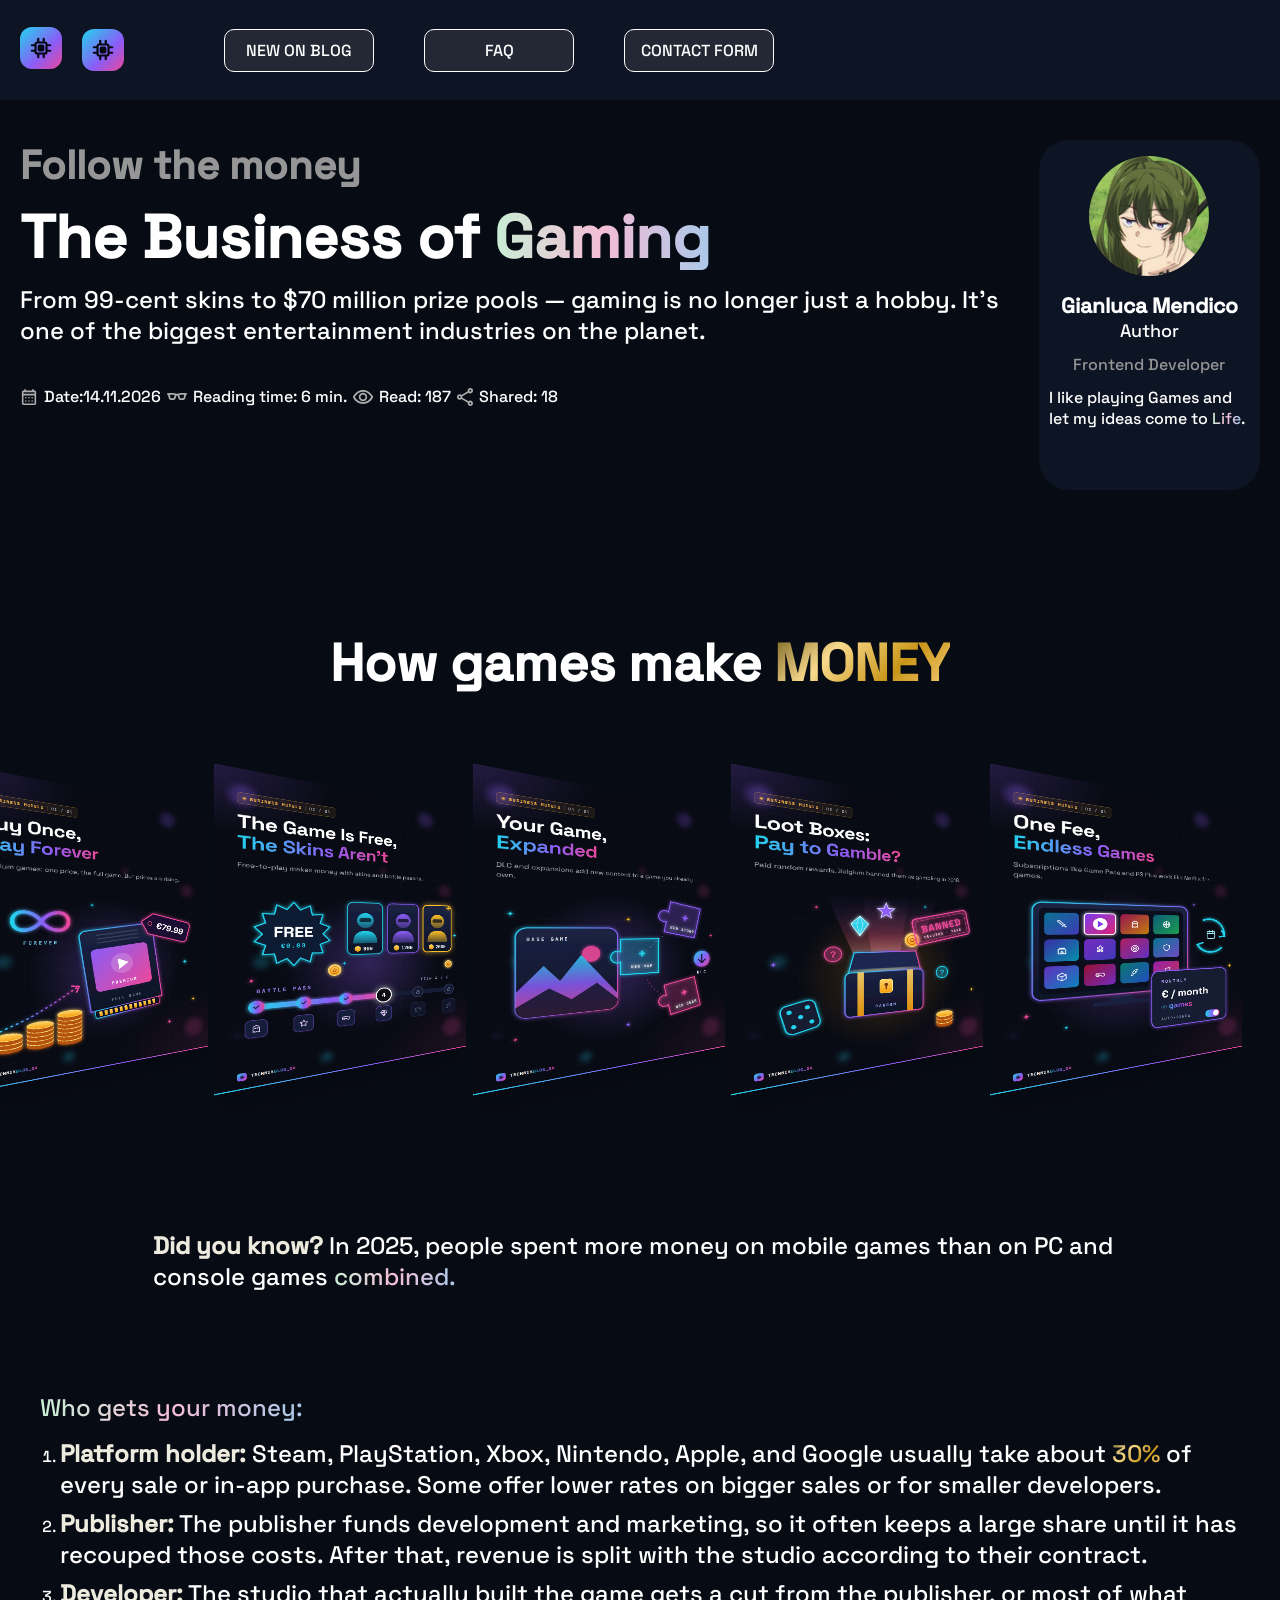
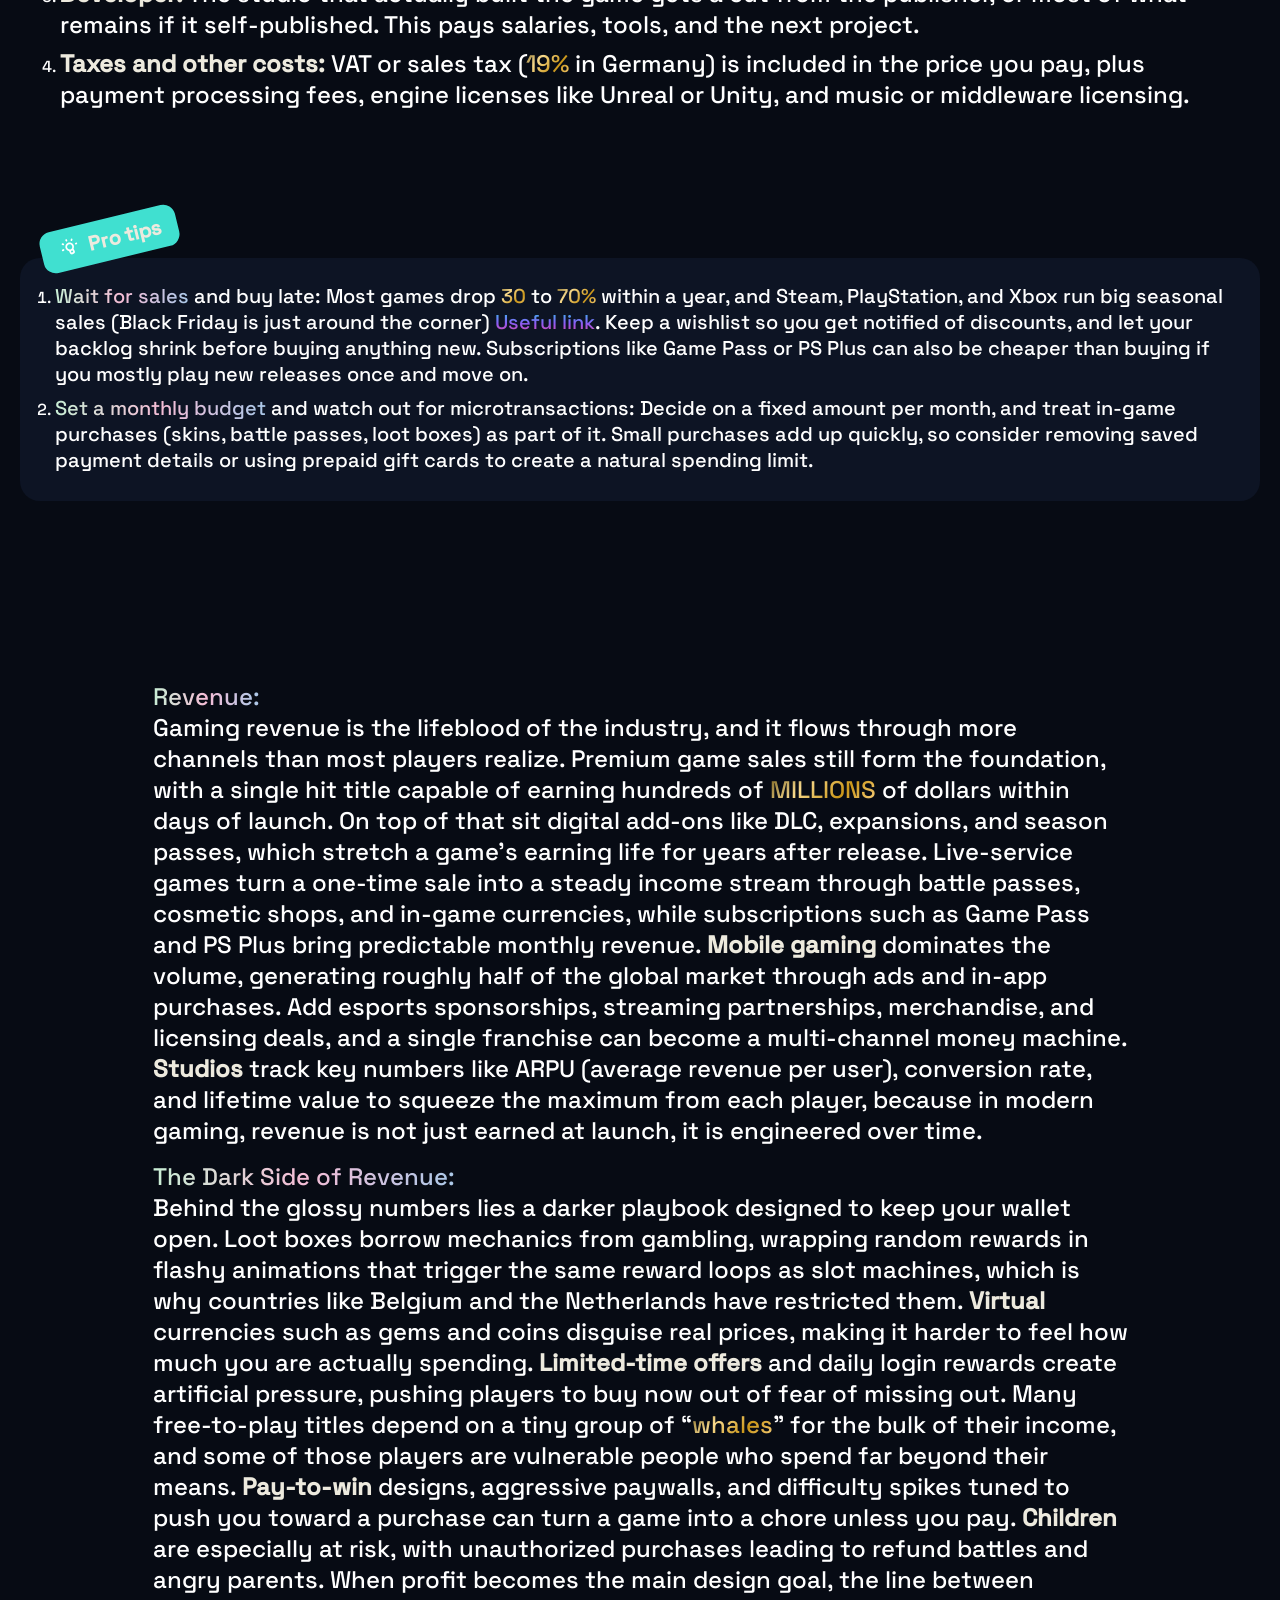
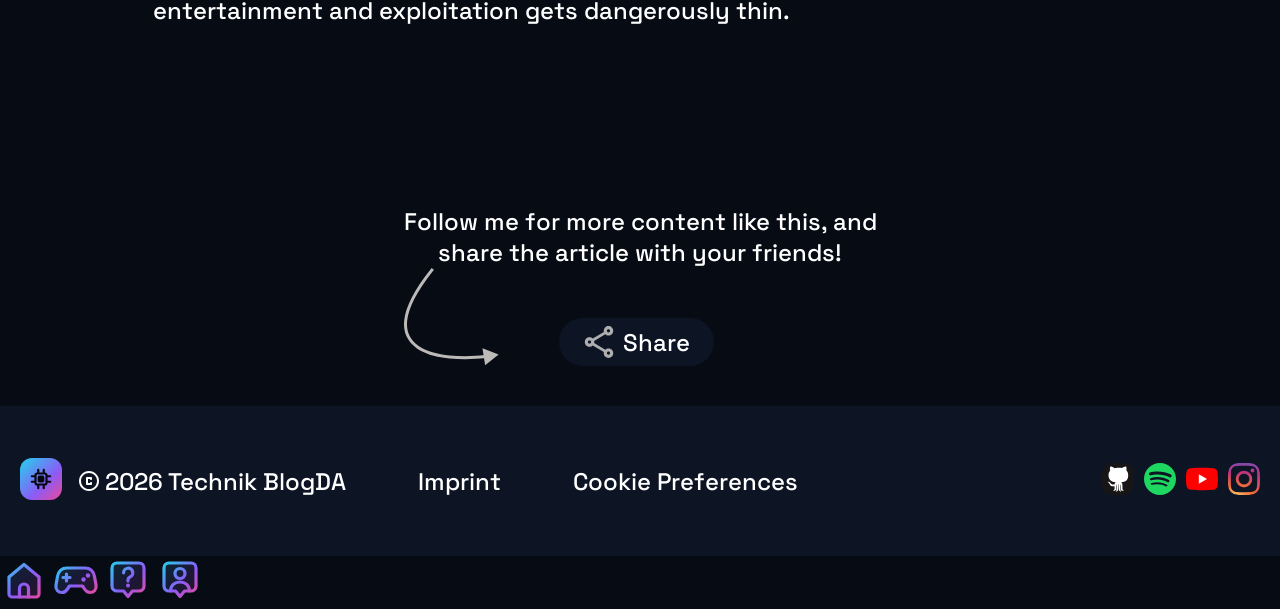
==== gaming_economy_and_history.html @ 75fbe947 "feat: added media screen from 769px to 1440px" ====
<!DOCTYPE html>
<html lang="en">

<head>
    <meta charset="UTF-8">
    <meta name="viewport" content="width=device-width, initial-scale=1.0">
    <title>TechnikBlogDA</title>
    <link rel="icon" href="./assets/svg/logo.svg">
    <link rel="stylesheet" href="./styles/background.css">
    <link rel="stylesheet" href="./styles/fonts.css">
    <link rel="stylesheet" href="./styles/variables.css">
    <link rel="stylesheet" href="./styles/nav.css">
    <link rel="stylesheet" href="./styles/standart.css">
    <link rel="stylesheet" href="./styles/footer.css">
    <link rel="stylesheet" href="./styles/mediascreen.css">
    <link rel="stylesheet" href="./styles/geah.css">
</head>

<body>
    <header>
        <div class="landing-nav">
            <div class="nav_icon">
                <a href="./index.html">
                    <img src="./assets/svg/logo.svg" alt="TechnikBlogDALogo">
                </a>
                <img class="logo-responsive-nav" src="./assets/svg/logo.svg" alt="TechnikBlogDALogo">
            </div>
            <div class="navigation">
                <nav>
                    <a href="./index.html#news">NEW ON BLOG</a>
                    <a href="./index.html#faq">FAQ</a>
                    <a href="./index.html#contactform">CONTACT FORM</a>
                </nav>
            </div>
        </div>
    </header>
    <main>
        <section class="section-headline">
            <div class="headline-info">
                <div class="headline-info-maintext">
                    <h2> Follow the money</h2>
                    <h1>The Business of <span class="colorwave-blossomair">Gaming</span></h1>
                    <p>From 99-cent
                        skins to $70 million prize pools — gaming is no longer just a hobby. It’s one of the biggest
                        entertainment industries on the planet.</p>
                </div>
                <div class="headline-info-quickinfo quickinfo">
                    <div class="headline-info-quickinfo-date quickinfo">
                        <img src="./assets/svg/calendar_month.svg" alt="calender">
                        <p>Date:14.11.2026</p>
                    </div>
                    <div class="headline-info-quickinfo-readingtime quickinfo">
                        <img src="./assets/svg/eyeglasses_2.svg" alt="glasses">
                        <p>Reading time: 6 min.</p>
                    </div>
                    <div class="headline-info-quickinfo-read quickinfo">
                        <img src="./assets/svg/visibility.svg" alt="eye">
                        <p>Read: 187</p>
                    </div>
                    <div class="headline-info-quickinfo-share quickinfo">
                        <img src="./assets/svg/share.svg" alt="share">
                        <p>Shared: 18</p>
                    </div>
                </div>
            </div>
            <div class="headline-author">
                <img src="./assets/pictures/kindershoki-avatar-128.png" alt="profilepic">
                <div class="headline-author-text">
                    <div class="headline-author-text-headline">
                        <h3>Gianluca Mendico</h3>
                        <p>Author</p>
                    </div>
                    <p><span class="colorwave-grey">Frontend Developer</span></p>
                    <p>I like playing Games and let my ideas come to <span class="colorwave-blossomair">Life</span>.</p>
                </div>
            </div>
        </section>
        <section class="slider-a">
            <h2>How games make <span class="colorwave-gold">MONEY</span></h2>
            <div class="slider-a-header">
                <div class="slider-a-element">
                    <img src="./assets/pictures/geah/buy-once.png" alt="premium">
                </div>
                <div class="slider-a-element">
                    <img src="./assets/pictures/geah/game-is-free.png" alt="freegame">
                </div>
                <div class="slider-a-element">
                    <img src="./assets/pictures/geah/youre-game-expanded.png" alt="dlc">
                </div>
                <div class="slider-a-element">
                    <img src="./assets/pictures/geah/lootboxes.png" alt="lootboxes">
                </div>
                <div class="slider-a-element">
                    <img src="./assets/pictures/geah/one-fee.png" alt="one-fee">
                </div>
            </div>
        </section>
        <section class="slider-b">
            <input type="radio" name="slider" value="one" checked>
            <input type="radio" name="slider" value="two">
            <input type="radio" name="slider" value="three">
            <input type="radio" name="slider" value="four">
            <input type="radio" name="slider" value="five">

            <div class="slider-b-wrapper">
                <div class="slider-b-element element-one">
                    <img src="./assets/pictures/geah/buy-once.png" alt="premium">
                </div>
                <div class="slider-b-element element-two">
                    <img src="./assets/pictures/geah/game-is-free.png" alt="freegame">
                </div>
                <div class="slider-b-element element-three">
                    <img src="./assets/pictures/geah/youre-game-expanded.png" alt="dlc">
                </div>
                <div class="slider-b-element element-four">
                    <img src="./assets/pictures/geah/lootboxes.png" alt="lootboxes">
                </div>
                <div class="slider-b-element element-five">
                    <img src="./assets/pictures/geah/one-fee.png" alt="one-fee">
                </div>

        </section>
        <section class="section-main-text">
            <p><strong>Did you know?</strong> In 2025, people spent more money on mobile games than on PC and
                console games <span class="colorwave-blossomair">combined.</span></p>
        </section>
        <section class="section-list">
            <p><span class="colorwave-blossomair">Who gets your money:</span></p>
            <div class="section-list-ol">
                <ol type="1">
                    <li>
                        <p><strong>Platform holder:</strong> Steam, PlayStation, Xbox, Nintendo, Apple, and Google
                            usually take about <span class="colorwave-gold">30%</span> of every sale or in-app purchase.
                            Some offer lower rates on bigger sales or for smaller developers.</p>
                    </li>
                    <li>
                        <p><strong>Publisher:</strong>
                            The publisher funds development and marketing, so it often keeps a large share until it has
                            recouped those costs. After that, revenue is split with the studio according to their
                            contract.</p>
                    </li>
                    <li>
                        <p><strong>Developer:</strong> The studio that actually built the game gets a cut from the
                            publisher, or most of what remains if it self-published. This pays salaries, tools, and the
                            next project.</p>
                    </li>
                    <li>
                        <p><strong>Taxes and other costs:</strong> VAT or sales tax (<span
                                class="colorwave-gold">19%</span> in Germany) is included in the price you pay, plus
                            payment processing fees, engine licenses like Unreal or Unity, and music or middleware
                            licensing.</p>
                    </li>
                </ol>
            </div>
        </section>
        <section class="section-tips">
            <div>
                <img src="./assets/svg/lightbulb.svg" alt="lightbulb">
                <p><strong>Pro tips</strong></p>
            </div>
            <ol>
                <li>
                    <p><span class="colorwave-blossomair">Wait for sales</span> and buy late: Most games drop <span
                            class="colorwave-gold">30</span> to <span class="colorwave-gold">70%</span> within a year,
                        and Steam, PlayStation, and
                        Xbox run big seasonal sales (Black Friday is just around the corner) <a
                            href="https://www.instant-gaming.com/de" target="_blank"><span
                                class="colorwave-standart">Useful link</span></a>. Keep a wishlist so you get
                        notified of discounts, and let your backlog shrink before buying anything new. Subscriptions
                        like Game Pass or PS Plus can also be cheaper than buying if you mostly play new releases once
                        and move on.</p>
                </li>
                <li>
                    <p><span class="colorwave-blossomair">Set a monthly budget</span> and watch out for
                        microtransactions: Decide on a fixed amount per month, and
                        treat in-game purchases (skins, battle passes, loot boxes) as part of it. Small purchases add up
                        quickly, so consider removing saved payment details or using prepaid gift cards to create a
                        natural spending limit.</p>
                </li>
            </ol>
        </section>
        <section class="section-additional-text">
            <p>
                <span class="colorwave-blossomair">Revenue:</span> <br>Gaming revenue is the lifeblood of the industry,
                and it flows through more channels than most players
                realize. Premium game sales still form the foundation, with a single hit title capable of earning
                hundreds of <span class="colorwave-gold">MILLIONS</span> of dollars within days of launch. On top of
                that sit digital add-ons like DLC,
                expansions, and season passes, which stretch a game’s earning life for years after release. Live-service
                games turn a one-time sale into a steady income stream through battle passes, cosmetic shops, and
                in-game currencies, while subscriptions such as Game Pass and PS Plus bring predictable monthly revenue.
                <strong>Mobile gaming</strong> dominates the volume, generating roughly half of the global market
                through ads and in-app
                purchases. Add esports sponsorships, streaming partnerships, merchandise, and licensing deals, and a
                single franchise can become a multi-channel money machine. <strong>Studios</strong> track key numbers
                like ARPU (average
                revenue per user), conversion rate, and lifetime value to squeeze the maximum from each player, because
                in modern gaming, revenue is not just earned at launch, it is engineered over time.
            </p>
            <p>
                <span class="colorwave-blossomair">The Dark Side of Revenue:</span> <br>Behind the glossy numbers lies a
                darker playbook designed to keep your wallet open. Loot boxes borrow
                mechanics from gambling, wrapping random rewards in flashy animations that trigger the same reward loops
                as slot machines, which is why countries like Belgium and the Netherlands have restricted them.
                <strong>Virtual</strong>
                currencies such as gems and coins disguise real prices, making it harder to feel how much you are
                actually spending. <strong>Limited-time offers</strong> and daily login rewards create artificial
                pressure, pushing
                players to buy now out of fear of missing out. Many free-to-play titles depend on a tiny group of
                “<span class="colorwave-gold">whales</span>” for the bulk of their income, and some of those players are
                vulnerable people who spend far
                beyond their means. <strong>Pay-to-win</strong> designs, aggressive paywalls, and difficulty spikes
                tuned to push you
                toward a purchase can turn a game into a chore unless you pay. <strong>Children</strong> are especially
                at risk, with
                unauthorized purchases leading to refund battles and angry parents. When profit becomes the main design
                goal, the line between entertainment and exploitation gets dangerously thin.
            </p>
        </section>
        <section class=" section-share">
            <p>Follow me for more content like this, and <br>
                share the article with your friends!</p>
            <div class="section-share-arrow">
                <div class="section-share-arrow-two">
                    <img src="./assets/svg/arrow_toright.svg" alt="arrow">
                </div>
                <a class="section-share-button"
                    href="mailto:test@gmail.com?subject=Gaming%20PC&body=Hey%20ich%20habe%20ne%20Frage!"><img
                        src="./assets/svg/share.svg" alt="share">Share</a>
            </div>
        </section>
    </main>
    <footer class="section-footer">
        <div class="footer-text">
            <div class="footer-text-copyright">
                <div class="footer-text-svg">
                    <a class="logo-responsive" href="./index.html">
                        <img src="./assets/svg/logo.svg" alt="logo">
                    </a>
                    <img src="./assets/svg/copyright.svg" alt="copyright">
                </div>
                <p>
                    <span class="text-responsive">2026</span> Technik <span class="--colorwave">BlogDA</span>
                </p>
            </div>
            <p>
                Imprint
            </p>
            <p>
                Cookie Preferences
            </p>
        </div>
        <div class="footer-link">
            <a href="https://github.com/Nemesisov/TechnikBlogDA" target="_blank"><img src="./assets/svg/github-tile.svg"
                    alt="github"></a>
            <a href="https://open.spotify.com/playlist/3ZxEQBbPh4H6SnCs7jdGDr?si=bb5fd0c49d204471" target="_blank"><img
                    src="./assets/svg/spotify-icon.svg" alt="spotify"></a>
            <a href="https://www.youtube.com/shorts/ydZXs1szk7M" target="_blank"><img
                    src="./assets/svg/youtube-icon.svg" alt="youtube"></a>
            <a href="https://www.instagram.com/" target="_blank"><img src="./assets/svg/instagram-icon.svg"
                    alt="instagram"></a>
        </div>
    </footer>
    <div class="fixed-rail"></div>
    <div class="nav-responsive">
        <a href="./index.html"><img src="./assets/pictures/resonsive-svg/nav_home.svg" alt="home"></a>
        <a href="./index.html#news"><img src="./assets/pictures/resonsive-svg/nav_controller.svg" alt="controller"></a>
        <a href="./index.html#faq"><img src="./assets/pictures/resonsive-svg/nav_help.svg" alt="help"></a>
        <a href="./index.html#contactform"><img src="./assets/pictures/resonsive-svg/nav_profile.svg" alt="profile"></a>
    </div>
</body>

</html>
---- styles/background.css ----
html{
  background-color: var(--background-color-black);
}
    /* // Bitte weiter dran arbeiten */
---- styles/fonts.css ----
/* space-grotesk-500 - latin */
@font-face {
  font-display: swap; /* Check https://developer.mozilla.org/en-US/docs/Web/CSS/@font-face/font-display for other options. */
  font-family: 'Space Grotesk';
  font-style: normal;
  font-weight: 500;
  src: url('../assets/fonts/space-grotesk-v22-latin-500.woff2') format('woff2'); /* Chrome 36+, Opera 23+, Firefox 39+, Safari 12+, iOS 10+ */
}
---- styles/variables.css ----
:root {
    --background-color-black: #070B14;
    --main-font-white: white;
    --secondary-font-turquoise: turquoise;
    --secondary-font-greywhite: rgb(150, 150, 150);
    --secondary-font-alabaster: rgb(237, 234, 222);
    --overlay-color-overlayblack: #0D1424;
    --overlay-color-overlayblack-two:#192135;
    --header-color-black-transparent: rgba(0, 0, 0, 0.2);
    --hyperlink-black-transparent: rgba(102, 102, 102, 0.25);
    --colorwave: rgb(34, 211, 238), rgb(139, 92, 246) 55%, rgb(236, 72, 153);
    --colorwaveblue: #8711c1 30%, #2472fc;
    --colorwave-gold: rgba(113, 91, 25, 1.0) 0%, rgba(248, 218, 141, 1.0) 33%, rgba(202, 150, 25, 1.0) 67%, rgba(251, 211, 132, 1.0) 100%;
    --colorwave-blossomair: linear-gradient(90deg, hsla(141, 54%, 86%, 1) 0%, hsla(333, 73%, 85%, 1) 50%, hsla(211, 58%, 79%, 1) 100%);
    --playstationcolor: #094595, rgb(81, 128, 190) 50%, #094595;
    --xboxcolor: #107C10, rgb(33, 206, 99) 50%,#107C10 ;
    --amdcolor: #DE0030;
    --nintendocolor: #FF000A,rgb(224, 45, 45),#FF000A;
    --nvidiacolor: #72B300,rgba(44, 197, 52, 0.747),#72B300;
}
---- styles/nav.css ----
header {
    display: flex;
    justify-content: start;
    width: 100%;
    background-color: var(--overlay-color-overlayblack);
}

.landing-nav {
    display: flex;
    flex-direction: row;
    align-items: center;
    justify-content: space-between;
    padding: 50px;
    max-width: 100%;
    height: 100px;
    gap: 100px;
}

nav {
    display: flex;
    gap: 50px;
}

nav a {
    text-decoration: none;
    padding: 10px 15px 10px 15px;
    color: var(--main-font-white);
    background-color: var(--hyperlink-black-transparent);
    border: 1px solid var(--main-font-white);
    border-radius: 10px;

    display: flex;
    justify-content: center;
    width: 150px;
}

.nav_icon {
    display: flex;
    align-items: center;
    gap: 20px;
}
---- styles/standart.css ----
* {
    margin: 0;
    padding: 0;
    box-sizing: border-box;
    font-family: 'Space Grotesk';
    color: var(--main-font-white);
}

html {
    scroll-behavior: smooth;
}

h1{font-size: 60px;}
h2{font-size: 52px;}
p{font-size: 24px;}
---- styles/footer.css ----
.section-footer {
    background-color: var(--overlay-color-overlayblack);

    height: 150px;
    width: 100%;

    display: flex;
    flex-direction: row;
    justify-content: space-between;
    align-items: center;
    color: var(--main-font-white);
}

.footer-text {
    display: flex;
    gap: 72px;

    align-items: center;
}

.footer-text-copyright {
    display: flex;
    align-items: center;
    gap: 4px;
}

.footer-text-svg {
    display: flex;
    align-items: center;
    gap: 15px;
}

.footer-link {
    display: flex;
    gap: 10px;
}

.footer-link img {
    width: 32px;
    height: 32px;
    border-radius: 10px;
}

.footer-link img:hover {
    background-color: var(--main-font-white);
}
---- styles/geah.css ----
main {
    display: flex;
    flex-direction: column;
    align-items: center;
    justify-content: center;
    gap: 140px;
}

.slider-b {
    display: none;
}

.colorwave-standart {
    background-image: linear-gradient(to bottom, var(--colorwave));
    background-clip: text;
    color: transparent;

}

.colorwave-grey {
    color: var(--secondary-font-greywhite);
}

strong {
    color: var(--secondary-font-alabaster);
}

.section-tips a {
    text-decoration: none;
}

.colorwave-standart:hover {
    color: var(--secondary-font-turquoise);
}

.section-headline {
    color: var(--main-font-white);

    display: flex;
}

.headline-info {
    display: flex;
    flex-direction: column;
    gap: 40px;
    padding-right: 20px;

    width: 100%;
}

.headline-info-maintext {
    display: flex;
    flex-direction: column;
    gap: 8px;
}

.headline-info-maintext h2 {
    font-size: 40px;
    color: var(--secondary-font-greywhite);
}

.headline-info-quickinfo {
    display: flex;
    gap: 32px;
}

.quickinfo {
    display: flex;
    align-items: center;

    gap: 6px;
}

.quickinfo p {
    font-size: 16px;
}

.headline-info-quickinfo-date img {
    height: 16px;
    width: 18px;
}

.headline-info-quickinfo-readingtime img {
    height: 7px;
    width: 20px;
}

.headline-info-quickinfo-read img {
    height: 14px;
    width: 20px;
}

.headline-info-quickinfo-share img {
    height: 18px;
    width: 16px;
}

.headline-author {
    width: 270px;
    height: 350px;

    font-size: 18px;

    background-color: var(--overlay-color-overlayblack);

    display: flex;
    flex-direction: column;
    gap: 16px;
    border-radius: 30px;
}


.headline-author img {
    border-radius: 50%;
    width: 120px;
    height: 120px;

    align-self: center;
    margin-top: 16px;
}

.headline-author-text {
    display: flex;
    flex-direction: column;
    gap: 12px;

    align-items: center;
    width: 100%;
}

.headline-author-text-headline {
    display: flex;
    flex-direction: column;
    align-items: center;
    justify-content: center;
    width: 100%;
}

.headline-author-text p {
    font-size: 16px;
    padding: 0px 10px;
}

.headline-author-text-headline p {
    font-size: 18px;
    align-self: center;
}

.slider-a {
    height: 700px;
    width: 100%;

    display: flex;
    flex-direction: column;
    gap: 100px;

    align-items: center;

}

.slider-a img {
    width: 100%;
}

.slider-a-header {
    height: 100%;
    display: flex;
    flex-direction: row;
    gap: 12px;
}

.slider-a-element {
    z-index: 1;
    width: calc(100% / 2.8);
    height: 80%;
    background-color: var(--overlay-color-overlayblack);
    box-shadow: 0px 1px 1px rgba(3, 7, 18, 0.02),
        0px 5px 4px rgba(3, 7, 18, 0.03),
        0px 12px 9px rgba(3, 7, 18, 0.05),
        0px 20px 15px rgba(3, 7, 18, 0.06),
        0px 32px 24px rgba(3, 7, 18, 0.08);

    display: flex;
    flex-direction: row;

    transform: perspective(250px) rotateY(20deg) translateX(-20px);
    transform-origin: 50% 50%;

    transition: all 250ms ease-in-out;
}

.slider-a-element:hover {
    z-index: 2;
    transform: perspective(250px) rotateY(0deg) translateX(0px) scaleX(1.5) scaleY(1.2);

    height: 100%;
}

.slider-a-element:hover~.slider-a-element {
    background-color: var(--overlay-color-overlayblack);
    transform: perspective(250px) rotateY(-20deg) translateX(20px);
}

.colorwave-blossomair {
    background-image: var(--colorwave-blossomair);
    background-clip: text;
    color: transparent;
}

.section-tips {
    position: relative;
    padding-top: 28px;
}

.section-tips>div {
    position: absolute;
    top: 0;
    left: 40px;
    z-index: 2;

    display: flex;
    align-items: center;
    gap: 8px;

    padding: 8px 16px;
    border-radius: 12px;
    background-color: var(--secondary-font-turquoise, #3fc6d6);
    color: #0b0f1a;
    transform: rotate(-13.67deg);
}

.section-tips>div p {
    font-size: 20px;
}

.section-tips>div img {
    width: 24px;
    height: 24px;
}

.section-tips ol {
    margin: 0 0 0 40px;
    padding: 40px 32px 28px 64px;
    border-radius: 20px;
    background-color: var(--overlay-color-overlayblack, rgba(255, 255, 255, 0.08));
}

.section-tips li {
    margin-bottom: 8px;
}

.section-tips li p {
    font-size: 20px;
}

.section-list {
    display: flex;
    flex-direction: column;
    gap: 15px;

    width: 100%;
    max-width: 1200px;
}

.colorwave-gold {
    background-clip: text;
    color: transparent;
    background-image: linear-gradient(135deg, var(--colorwave-gold));
}

.section-list>p {
    display: flex;
    justify-self: flex-start;
}

.section-list li {
    margin-bottom: 8px;
}

.section-list-ol {
    margin-left: 20px;
    display: flex;
}

.section-additional-text {
    display: flex;
    flex-direction: column;

    gap: 15px;
}

.section-share p {
    text-align: center;
}

.section-share-arrow {
    display: flex;
    justify-content: start;
    align-items: end;
    gap: 60px;
}

.section-share-button {
    display: flex;
    justify-content: center;
    align-items: center;
    border-radius: 40px;
    padding: 0px 24px;
    gap: 8px;

    background-color: var(--overlay-color-overlayblack);

    height: 48px;
    font-size: 24px;
    text-decoration: none;
    z-index: 2;
}

.section-share-button:hover {
    background-color: var(--hyperlink-black-transparent);
    color: var(--secondary-font-turquoise);
}

.section-share-arrow-two {
    display: flex;
}

.section-share-button img {
    width: 32px;
    height: 32px;
}

.section-share-arrow>img {
    display: flex;

}

@media screen and (min-width: 1440px) {
    .landing-nav {
        padding: 0px max(160px, calc(50% - 720px));
    }

    .section-footer {
        padding: 0px max(160px, calc(50% - 720px));
    }

    main {
        padding: 90px max(160px, calc(50% - 720px));
    }
}

@media screen and (min-width:1280px) and (max-width:1439px) {
    .section-headline {
        padding: 40px 20px;
    }

    .section-tips {
        padding: 40px 20px;
    }

    .section-tips ol {
        margin: 0;
        padding: 25px 20px 20px 35px;
    }

    .section-additional-text {
        padding: 40px 20px;
    }

    .section-additional-text p,
    .section-main-text p {
        max-width: 65ch;
    }

    .section-share {
        padding: 40px 20px;
    }

    main {
        gap: 100px;
    }

    .slider-a {
        height: 500px;
    }

    .section-footer {
        padding: 0px 20px;
    }

    .landing-nav {
        padding: 50px 20px;
    }
}

@media screen and (min-width:769px) and (max-width:1279px) {
    .section-headline {
        padding: 40px 20px;
    }

    .section-tips {
        padding: 40px 20px;
    }

    .section-tips ol {
        margin: 0;
        padding: 25px 20px 20px 35px;
    }

    .section-additional-text {
        padding: 40px 20px;
    }

    .section-additional-text p,
    .section-main-text p,
    .section-list p {
        max-width: 65ch;
    }

    .section-share {
        padding: 40px 20px;
    }

    main {
        gap: 70px;
    }

    .slider-a {
        height: 250px;
        margin-bottom: 100px;
    }

    .section-footer {
        padding: 0px 20px;
    }

    .footer-text {
        gap: 40px;
    }

    .landing-nav {
        padding: 50px 20px;
    }

    .section-list {
        padding: 40px 20px;
        align-items: center;
    }

    .section-main-text {
        padding: 0px 20px;
    }

    .headline-info {
        gap: 20px;
    }
}

@media screen and (min-width:481px) and (max-width:768px) {
    .section-footer {
        padding: 0px 20px;
        align-items: end;

        height: 130px;
        padding-bottom: 15px;
    }

    .landing-nav {
        padding: 50px 60px;
        gap: 0px;

        width: 100%;
    }

    .navigation a {
        display: none;
    }

    .nav_icon>a {
        display: none;
    }

    .nav_icon {
        justify-content: center;
        align-items: center;

        width: 100%;
    }

    .logo-responsive {
        display: none;
    }


    .nav-responsive {
        display: flex;
        justify-content: space-evenly;
        width: 100%;
    }

    .footer-text p {
        font-size: 1rem;
    }

    .footer-text {
        gap: 5px;
        flex-direction: column;

        text-align: left;
        align-items: normal;
    }


    .footer-text-copyright {
        order: 2;
    }

    .footer-text-svg {
        gap: 0px;
    }

    .footer-link {
        gap: 15px;
    }

    .logo-responsive-nav {
        display: block;
    }

    .fixed-rail {
        height: 88px;
    }

    .nav-responsive {
        display: flex;
        justify-content: space-evenly;
        align-items: center;
        position: fixed;

        width: 100%;
        height: 88px;


        bottom: 0px;
        background-color: var(--overlay-color-overlayblack-two);
    }

    .section-headline {
        padding: 40px 20px;

        flex-direction: column;
        align-items: center;
        gap: 15px;
    }

    .section-tips {
        padding: 40px 20px;
    }

    .section-tips ol {
        margin: 0;
        padding: 25px 20px 20px 35px;
    }

    .section-additional-text {
        padding: 40px 20px;
    }

    .section-additional-text p,
    .section-main-text p,
    .section-list p {
        max-width: 65ch;
    }

    .section-share {
        padding: 40px 20px;
    }

    main {
        gap: 0px;
    }

    .slider-a {
        display: none;
    }

    .section-list {
        padding: 40px 20px;
        align-items: center;
    }

    .section-main-text {
        padding: 0px 20px;
    }

    .headline-info {
        gap: 20px;
    }

    .slider-b {
        display: block;
        position: relative;

        width: 250px;
        height: 150px;
        border-radius: 10px;

        display: flex;
        justify-content: center;
        align-items: flex-end;

        overflow: hidden;
    }

    .slider-b img {
        width: 100%;
        height: 100%;
    }

    .slider-b input {
        z-index: 2;
        margin-left: 5px;


    }

    .slider-b-wrapper {
        z-index: 1;

        width: 500%;
        height: 100%;


        position: absolute;
        display: flex;

        transition: all 1s ease-in-out;
    }


    .slider-b-element {
        width: calc(100% / 5);
        height: 100%;


        display: flex;
        align-items: center;
        justify-content: center;
    }

    .element-one {
        background-color: blueviolet;
        color: white;
        border-radius: 10px;

    }

    .element-two {
        background-color: aquamarine;
        color: white;
        border-radius: 10px;


    }

    .element-three {
        background-color: aqua;
        color: white;


    }

    .slider-b input[value="one"]:checked~.slider-b-wrapper {
        transform: translateX(calc(200%/5));
    }

    .slider-b input[value="two"]:checked~.slider-b-wrapper {
        transform: translateX(calc(100%/5));
    }

    .slider-b input[value="three"]:checked~.slider-b-wrapper {
        transform: translateX(0);
    }

    .slider-b input[value="four"]:checked~.slider-b-wrapper {
        transform: translateX(calc(-100%/5));
    }

    .slider-b input[value="five"]:checked~.slider-b-wrapper {
        transform: translateX(calc(-200%/5));
    }
}
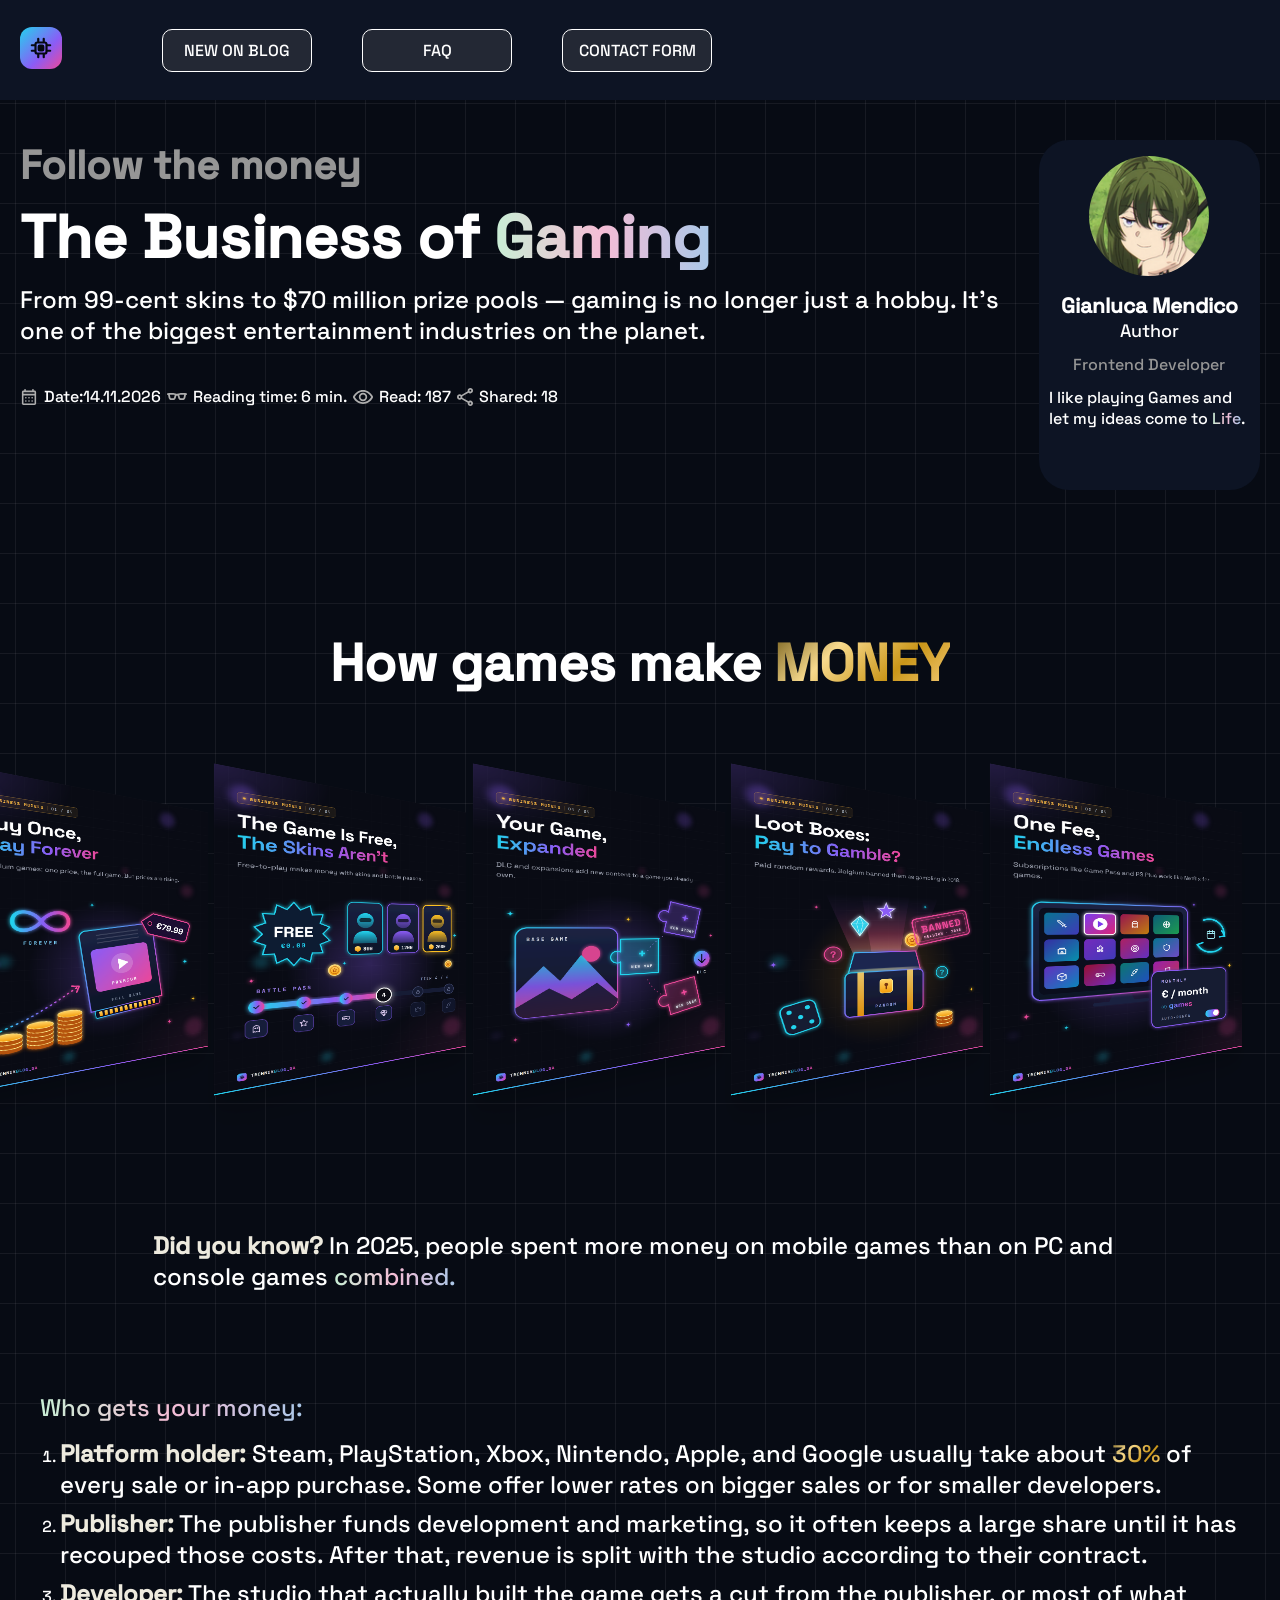
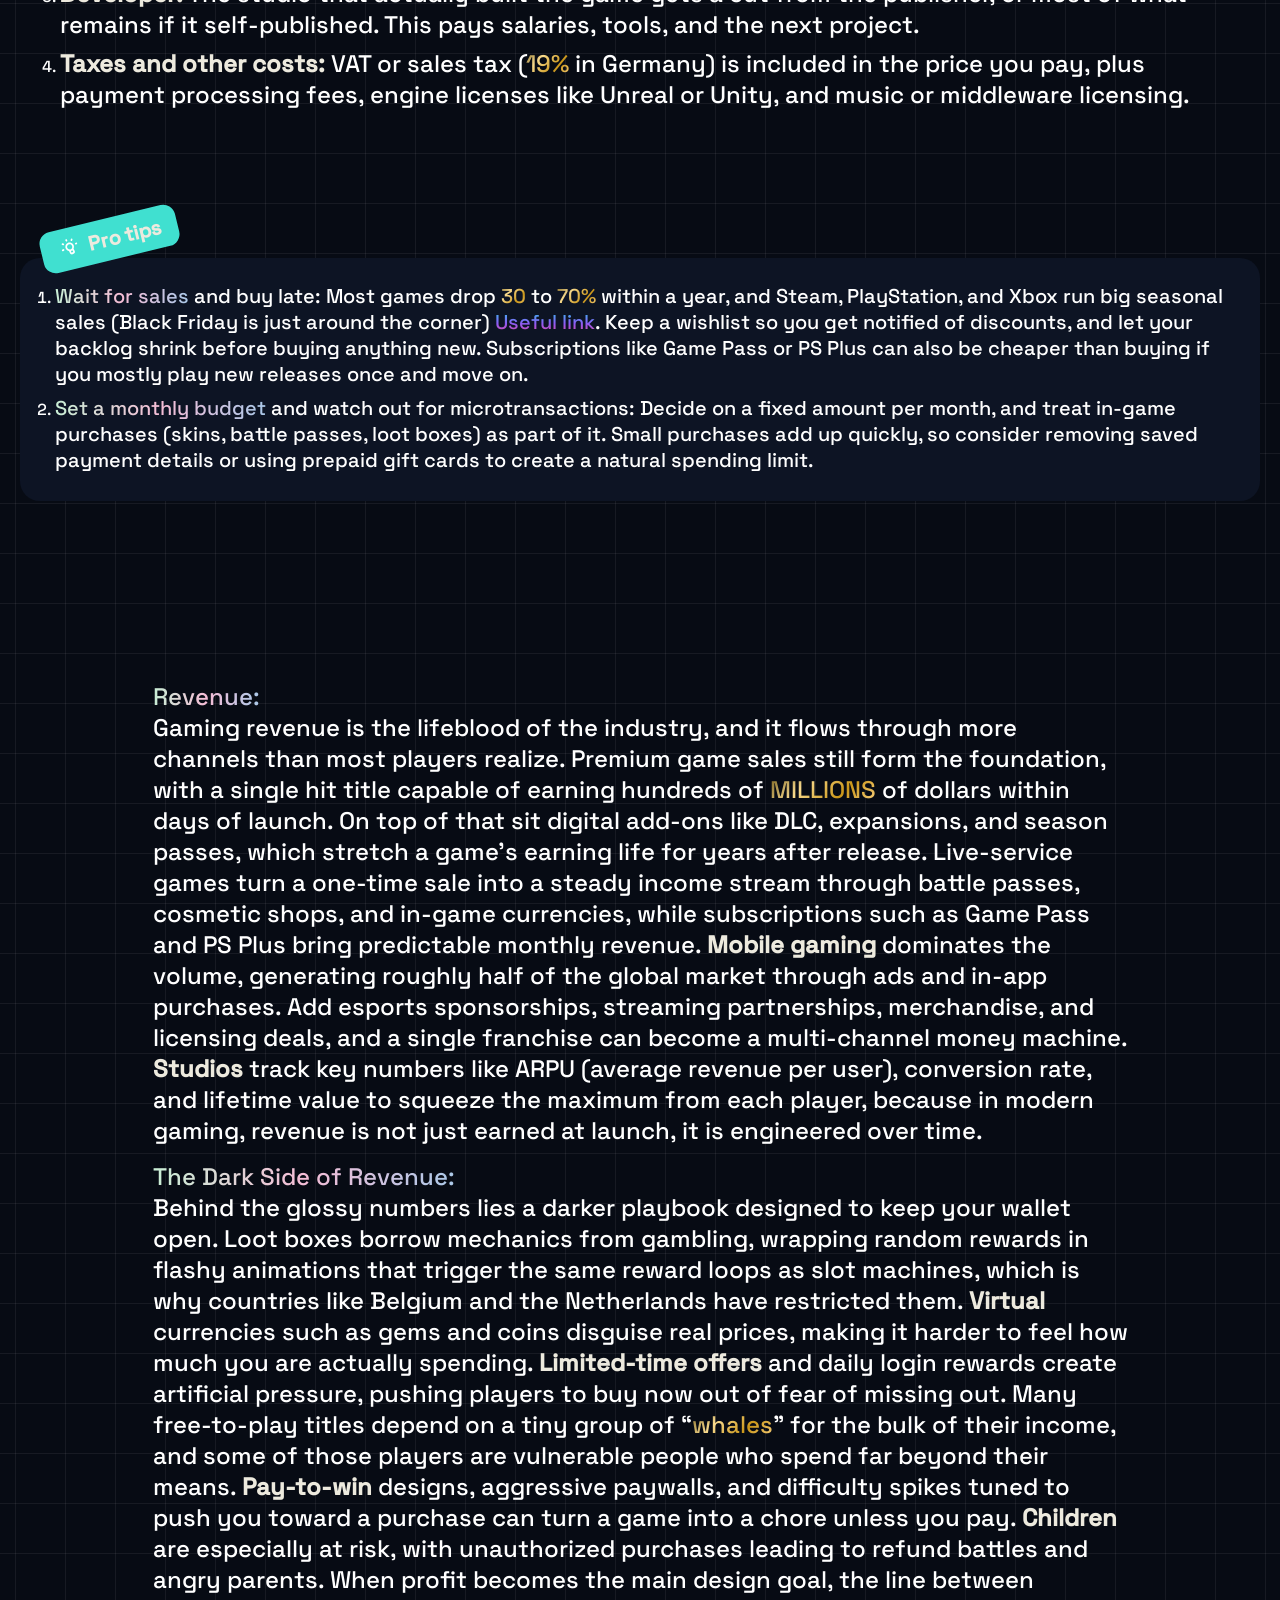
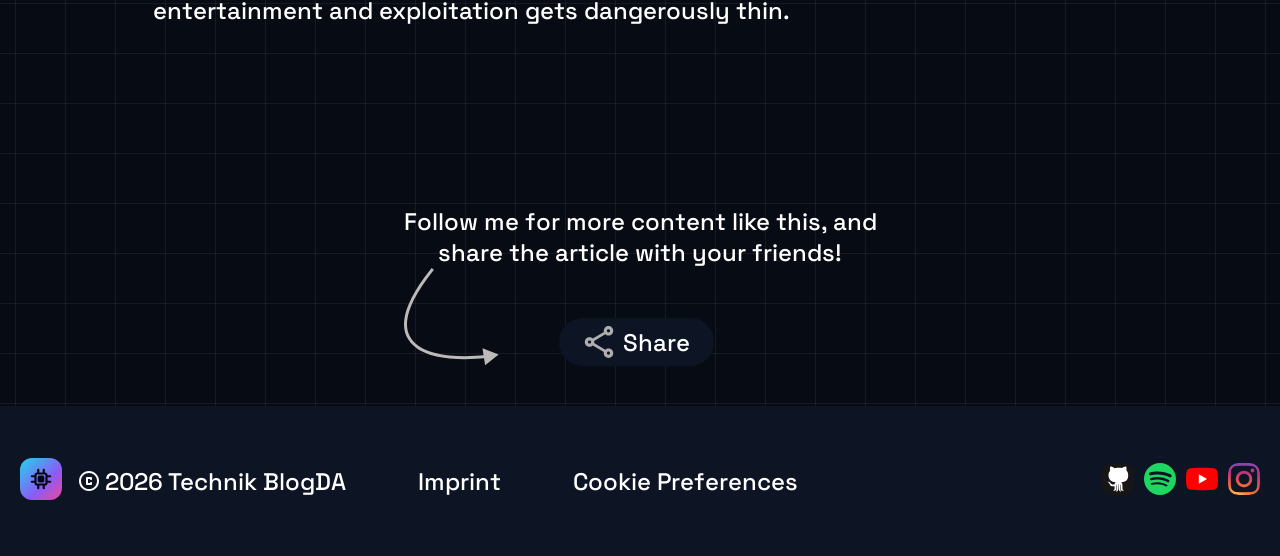
==== commit d0ffab65: "feat: added funtional slider" ====
--- a/gaming_economy_and_history.html
+++ b/gaming_economy_and_history.html
@@ -118,7 +118,7 @@
                 <div class="slider-b-element element-five">
                     <img src="./assets/pictures/geah/one-fee.png" alt="one-fee">
                 </div>
-
+            </div>
         </section>
         <section class="section-main-text">
             <p><strong>Did you know?</strong> In 2025, people spent more money on mobile games than on PC and
--- a/styles/background.css
+++ b/styles/background.css
@@ -1,4 +1,15 @@
-html{
+html {
   background-color: var(--background-color-black);
 }
-    /* // Bitte weiter dran arbeiten */+
+body {
+  height: 100%;
+  --grid-color: #ffffff10;
+  --grid-size: 50px;
+  background:
+    linear-gradient(to right, var(--grid-color) 1px, transparent 1px),
+    linear-gradient(to bottom, var(--grid-color) 1px, transparent 1px);
+  background-size: var(--grid-size) var(--grid-size);
+  background-position: center;
+  
+}
--- a/styles/variables.css
+++ b/styles/variables.css
@@ -5,7 +5,7 @@
     --secondary-font-greywhite: rgb(150, 150, 150);
     --secondary-font-alabaster: rgb(237, 234, 222);
     --overlay-color-overlayblack: #0D1424;
-    --overlay-color-overlayblack-two:#192135;
+    --overlay-color-overlayblack-two: #192135;
     --header-color-black-transparent: rgba(0, 0, 0, 0.2);
     --hyperlink-black-transparent: rgba(102, 102, 102, 0.25);
     --colorwave: rgb(34, 211, 238), rgb(139, 92, 246) 55%, rgb(236, 72, 153);
@@ -13,8 +13,17 @@
     --colorwave-gold: rgba(113, 91, 25, 1.0) 0%, rgba(248, 218, 141, 1.0) 33%, rgba(202, 150, 25, 1.0) 67%, rgba(251, 211, 132, 1.0) 100%;
     --colorwave-blossomair: linear-gradient(90deg, hsla(141, 54%, 86%, 1) 0%, hsla(333, 73%, 85%, 1) 50%, hsla(211, 58%, 79%, 1) 100%);
     --playstationcolor: #094595, rgb(81, 128, 190) 50%, #094595;
-    --xboxcolor: #107C10, rgb(33, 206, 99) 50%,#107C10 ;
+    --xboxcolor: #107C10, rgb(33, 206, 99) 50%, #107C10;
     --amdcolor: #DE0030;
-    --nintendocolor: #FF000A,rgb(224, 45, 45),#FF000A;
-    --nvidiacolor: #72B300,rgba(44, 197, 52, 0.747),#72B300;
+    --nintendocolor: #FF000A, rgb(224, 45, 45), #FF000A;
+    --nvidiacolor: #72B300, rgba(44, 197, 52, 0.747), #72B300;
+    --colorwave-picks: #fde68a, #f59e0b, #f97316;
+    --gta6-deep-violet: #3b146b;
+    --gta6-purple: #7b208f;
+    --gta6-magenta: #c9349b;
+    --gta6-coral-pink: #f36a78;
+    --gta6-coral: #f87572;
+    --gta6-orange: #ff9b55;
+    --gta6-warm-yellow: #ffb458;
+    --gta6-colorwave: linear-gradient(90deg, #3b146b, #7b208f, #c9349b, #f36a78, #f87572, #ff9b55, #ffb458, #ff9b55, #c9349b, #7b208f, #3b146b);
 }
--- a/styles/geah.css
+++ b/styles/geah.css
@@ -9,6 +9,15 @@
 .slider-b {
     display: none;
 }
+
+.nav-responsive {
+    display: none;
+}
+
+.logo-responsive-nav {
+    display: none;
+}
+
 
 .colorwave-standart {
     background-image: linear-gradient(to bottom, var(--colorwave));
@@ -543,6 +552,7 @@
 
         bottom: 0px;
         background-color: var(--overlay-color-overlayblack-two);
+        z-index: 5;
     }
 
     .section-headline {
@@ -580,47 +590,53 @@
         gap: 0px;
     }
 
+    .section-list {
+        padding: 40px 20px;
+        align-items: center;
+    }
+
+    .section-main-text {
+        padding: 0px 20px;
+    }
+
+    .headline-info {
+        gap: 20px;
+    }
+
+}
+
+@media screen and  (min-width:525px) and (max-width:768px){
     .slider-a {
         display: none;
     }
 
-    .section-list {
-        padding: 40px 20px;
-        align-items: center;
-    }
-
-    .section-main-text {
-        padding: 0px 20px;
-    }
-
-    .headline-info {
-        gap: 20px;
-    }
-
     .slider-b {
-        display: block;
         position: relative;
 
-        width: 250px;
-        height: 150px;
+        width: 500px;
+        height: 500px;
         border-radius: 10px;
 
         display: flex;
         justify-content: center;
         align-items: flex-end;
+        margin-bottom: 40px;
 
         overflow: hidden;
     }
 
     .slider-b img {
         width: 100%;
-        height: 100%;
+        height: 70%;
+
+        margin: 0px 5px;
     }
 
     .slider-b input {
         z-index: 2;
         margin-left: 5px;
-
+        overflow: visible;
+        position: relative;
 
     }
 
@@ -639,54 +655,218 @@
 
 
     .slider-b-element {
-        width: calc(100% / 5);
+        width: calc(100% / 10);
         height: 100%;
 
 
         display: flex;
         align-items: center;
         justify-content: center;
-    }
-
-    .element-one {
-        background-color: blueviolet;
-        color: white;
+        box-shadow: 0px 1px 1px rgba(3, 7, 18, 0.02),
+            0px 5px 4px rgba(3, 7, 18, 0.03),
+            0px 12px 9px rgba(3, 7, 18, 0.05),
+            0px 20px 15px rgba(3, 7, 18, 0.06),
+            0px 32px 24px rgba(3, 7, 18, 0.08);
+
+        margin: 0px 10px;
+
+        transition: all 250ms ease-in-out;
+    }
+
+    .slider-b input[value="one"]:checked~.slider-b-wrapper {
+        transform: translateX(calc(225%/5));
+    }
+
+    .slider-b input[value="two"]:checked~.slider-b-wrapper {
+        transform: translateX(calc(170%/5));
+    }
+
+    .slider-b input[value="three"]:checked~.slider-b-wrapper {
+        transform: translateX(calc(115%/5));
+    }
+
+    .slider-b input[value="four"]:checked~.slider-b-wrapper {
+        transform: translateX(12.5%);
+    }
+
+    .slider-b input[value="five"]:checked~.slider-b-wrapper {
+        transform: translateX(calc(8%/5));
+    }
+}
+
+@media screen and (min-width:340px) and (max-width:524px) {
+    .slider-a {
+        display: none;
+    }
+
+    .slider-b {
+        position: relative;
+
+        width: 300px;
+        height: 400px;
         border-radius: 10px;
 
-    }
-
-    .element-two {
-        background-color: aquamarine;
-        color: white;
+        display: flex;
+        justify-content: center;
+        align-items: flex-end;
+        margin-bottom: 40px;
+
+        overflow: hidden;
+    }
+
+    .slider-b img {
+        width: 100%;
+        height: 70%;
+
+        margin: 0px 5px;
+    }
+
+    .slider-b input {
+        z-index: 2;
+        margin-left: 5px;
+        overflow: visible;
+        position: relative;
+
+    }
+
+    .slider-b-wrapper {
+        z-index: 1;
+
+        width: 500%;
+        height: 100%;
+
+
+        position: absolute;
+        display: flex;
+
+        transition: all 1s ease-in-out;
+    }
+
+
+    .slider-b-element {
+        width: calc(100% / 10);
+        height: 100%;
+
+
+        display: flex;
+        align-items: center;
+        justify-content: center;
+        box-shadow: 0px 1px 1px rgba(3, 7, 18, 0.02),
+            0px 5px 4px rgba(3, 7, 18, 0.03),
+            0px 12px 9px rgba(3, 7, 18, 0.05),
+            0px 20px 15px rgba(3, 7, 18, 0.06),
+            0px 32px 24px rgba(3, 7, 18, 0.08);
+
+        margin: 0px 10px;
+
+        transition: all 250ms ease-in-out;
+    }
+
+    .slider-b input[value="one"]:checked~.slider-b-wrapper {
+        transform: translateX(calc(222%/5));
+    }
+
+    .slider-b input[value="two"]:checked~.slider-b-wrapper {
+        transform: translateX(calc(165%/5));
+    }
+
+    .slider-b input[value="three"]:checked~.slider-b-wrapper {
+        transform: translateX(calc(110%/5));
+    }
+
+    .slider-b input[value="four"]:checked~.slider-b-wrapper {
+        transform: translateX(10.5%);
+    }
+
+    .slider-b input[value="five"]:checked~.slider-b-wrapper {
+        transform: translateX(-1%);
+    }
+}
+
+@media screen and (max-width:339px) {
+    .slider-a {
+        display: none;
+    }
+
+    .slider-b {
+        position: relative;
+
+        width: 250px;
+        height: 250px;
         border-radius: 10px;
 
-
-    }
-
-    .element-three {
-        background-color: aqua;
-        color: white;
-
-
+        display: flex;
+        justify-content: center;
+        align-items: flex-end;
+
+        overflow: hidden;
+    }
+
+    .slider-b img {
+        width: 100%;
+        height: 80%;
+
+        margin: 0px 5px;
+    }
+
+    .slider-b input {
+        z-index: 2;
+        margin-left: 5px;
+        overflow: visible;
+        position: relative;
+
+    }
+
+    .slider-b-wrapper {
+        z-index: 1;
+
+        width: 500%;
+        height: 100%;
+
+
+        position: absolute;
+        display: flex;
+
+        transition: all 1s ease-in-out;
+    }
+
+
+    .slider-b-element {
+        width: calc(100% / 10);
+        height: 100%;
+
+
+        display: flex;
+        align-items: center;
+        justify-content: center;
+        box-shadow: 0px 1px 1px rgba(3, 7, 18, 0.02),
+            0px 5px 4px rgba(3, 7, 18, 0.03),
+            0px 12px 9px rgba(3, 7, 18, 0.05),
+            0px 20px 15px rgba(3, 7, 18, 0.06),
+            0px 32px 24px rgba(3, 7, 18, 0.08);
+
+        margin: 0px 10px;
+
+        transition: all 250ms ease-in-out;
     }
 
     .slider-b input[value="one"]:checked~.slider-b-wrapper {
-        transform: translateX(calc(200%/5));
+        transform: translateX(calc(225%/5));
     }
 
     .slider-b input[value="two"]:checked~.slider-b-wrapper {
-        transform: translateX(calc(100%/5));
+        transform: translateX(calc(170%/5));
     }
 
     .slider-b input[value="three"]:checked~.slider-b-wrapper {
-        transform: translateX(0);
+        transform: translateX(calc(115%/5));
     }
 
     .slider-b input[value="four"]:checked~.slider-b-wrapper {
-        transform: translateX(calc(-100%/5));
+        transform: translateX(12.5%);
     }
 
     .slider-b input[value="five"]:checked~.slider-b-wrapper {
-        transform: translateX(calc(-200%/5));
+        transform: translateX(calc(8%/5));
     }
 }
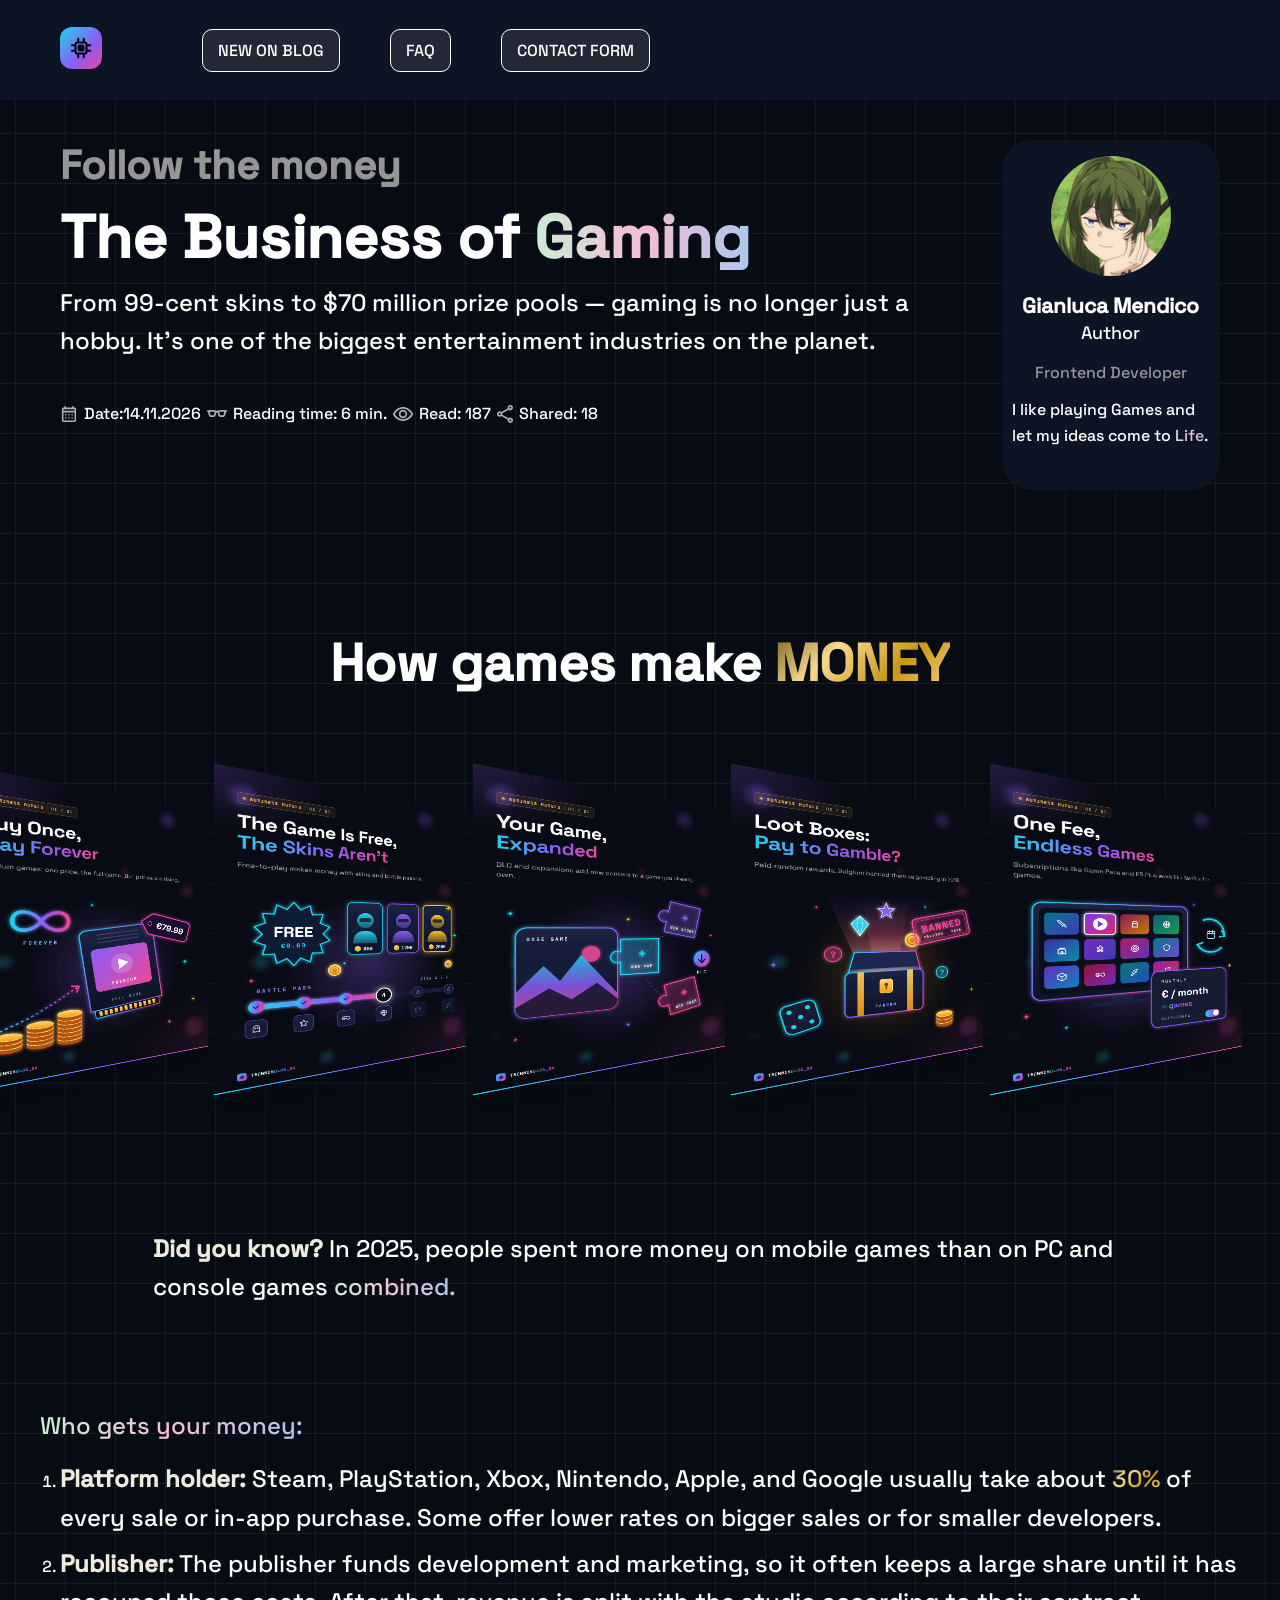
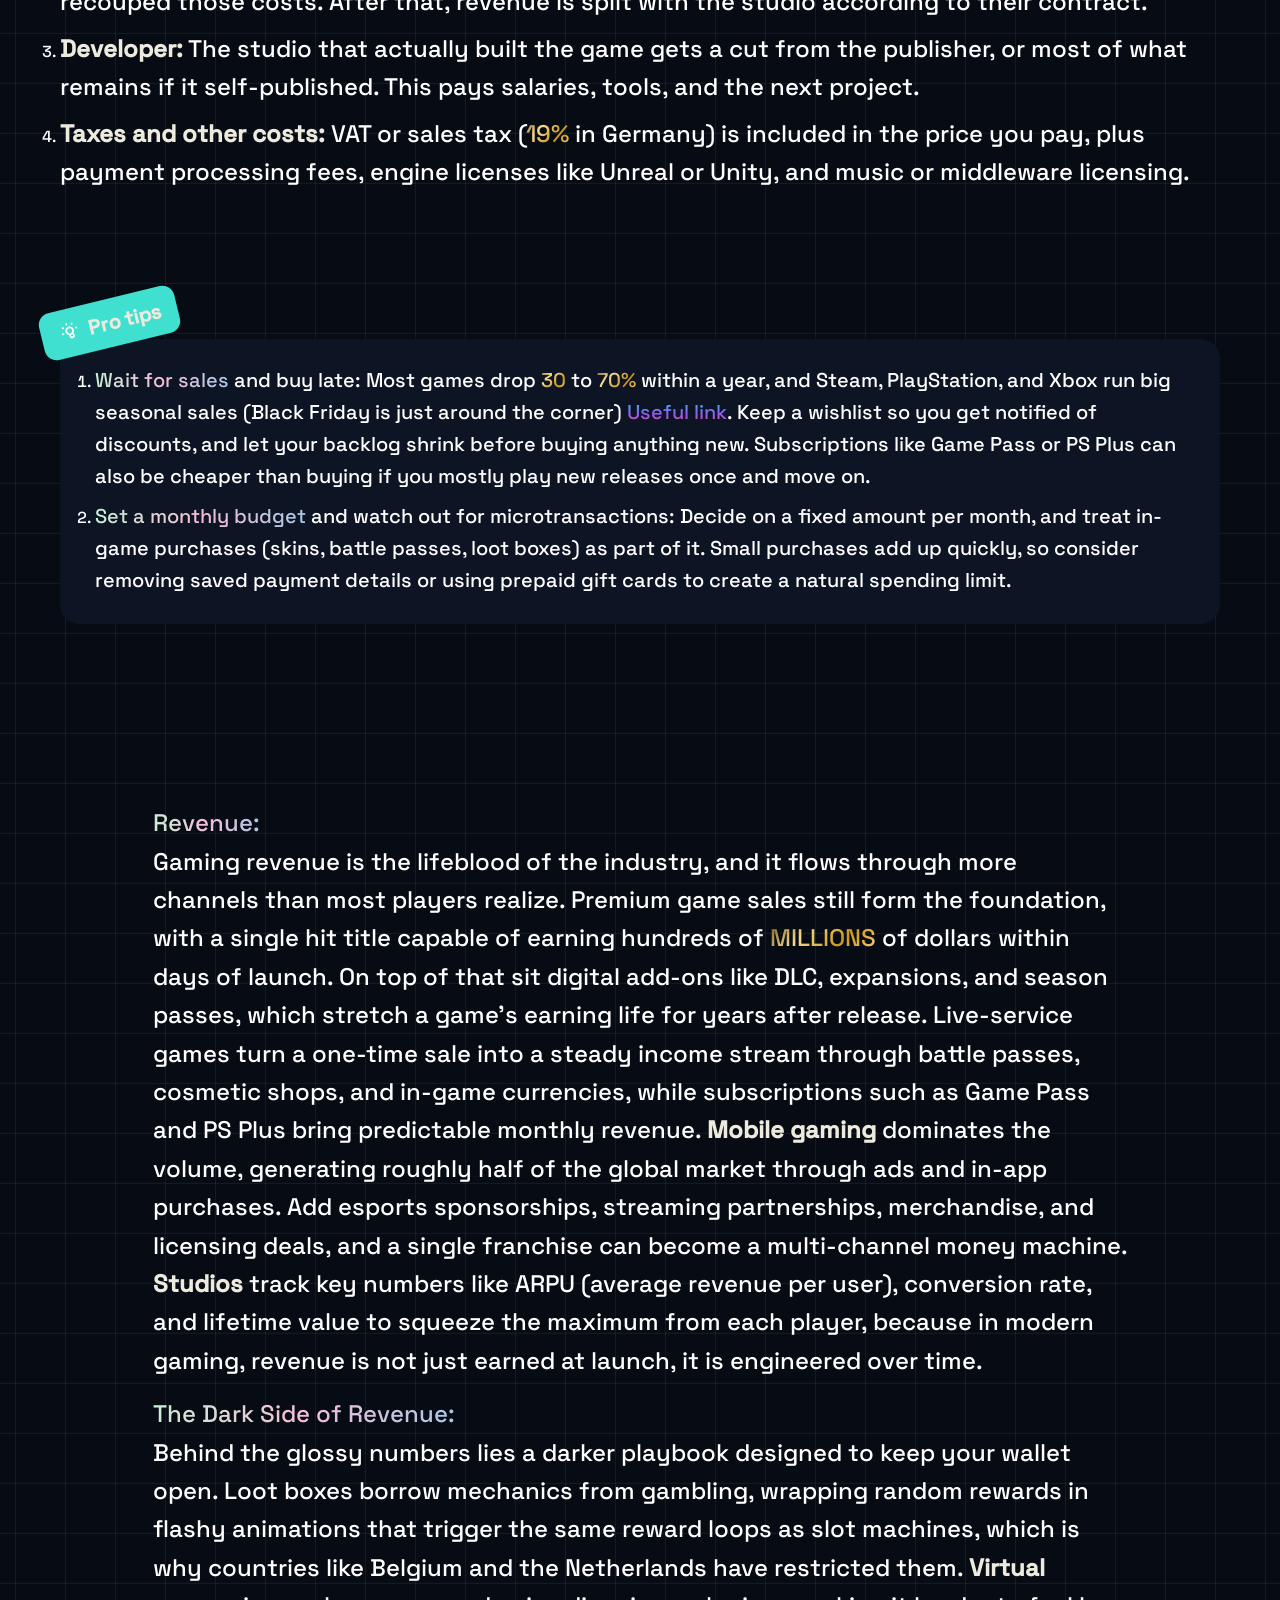
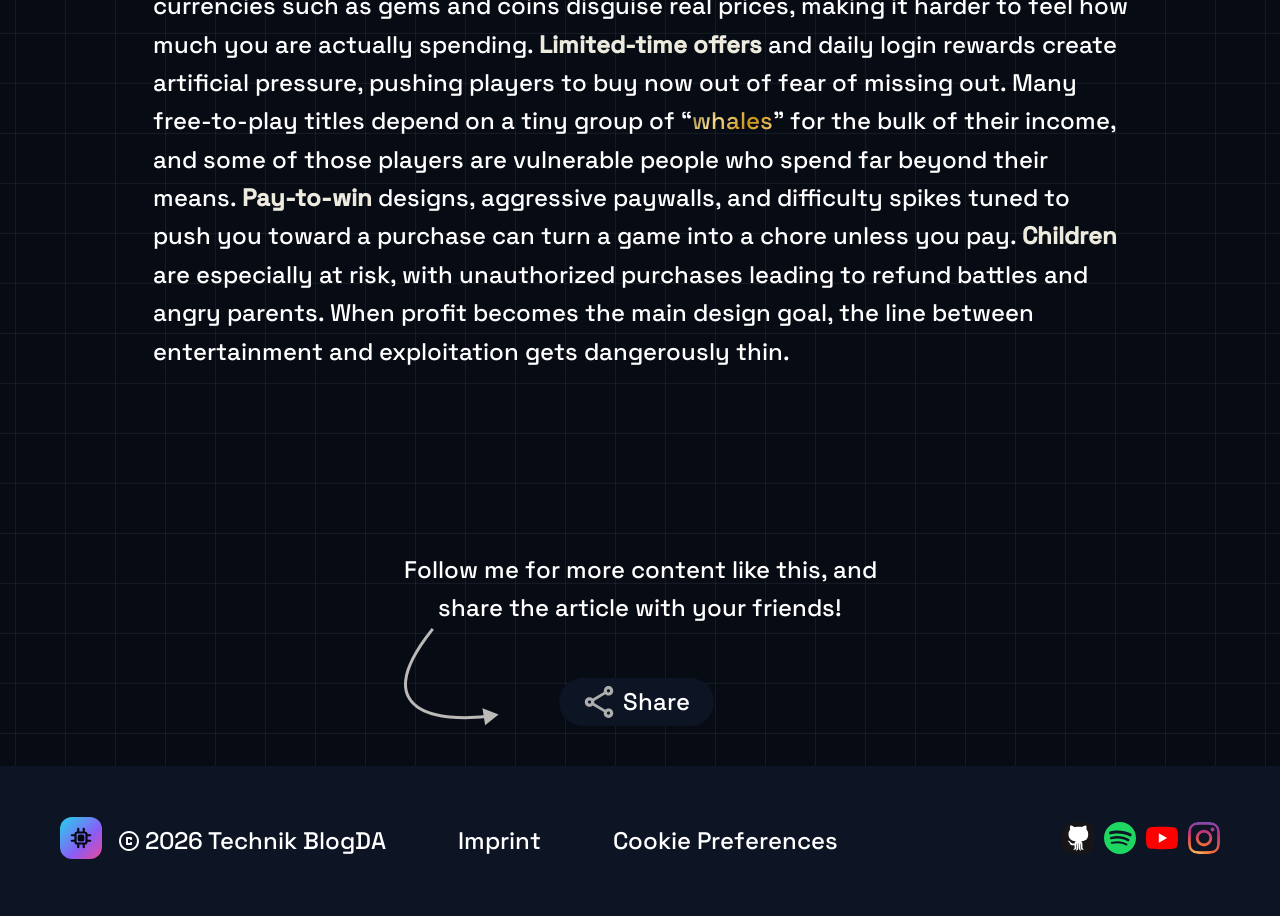
==== commit 9a677a22: "refactor:removed unused mediascreen link" ====
--- a/gaming_economy_and_history.html
+++ b/gaming_economy_and_history.html
@@ -12,7 +12,6 @@
     <link rel="stylesheet" href="./styles/nav.css">
     <link rel="stylesheet" href="./styles/standart.css">
     <link rel="stylesheet" href="./styles/footer.css">
-    <link rel="stylesheet" href="./styles/mediascreen.css">
     <link rel="stylesheet" href="./styles/geah.css">
 </head>
 
@@ -94,6 +93,9 @@
                     <img src="./assets/pictures/geah/one-fee.png" alt="one-fee">
                 </div>
             </div>
+        </section>
+        <section class="slider-b-header">
+            <h2>How games make <span class="colorwave-gold">MONEY</span></h2>
         </section>
         <section class="slider-b">
             <input type="radio" name="slider" value="one" checked>
@@ -264,8 +266,11 @@
     <div class="fixed-rail"></div>
     <div class="nav-responsive">
         <a href="./index.html"><img src="./assets/pictures/resonsive-svg/nav_home.svg" alt="home"></a>
+        <div class="nav-responsive-decoration"></div>
         <a href="./index.html#news"><img src="./assets/pictures/resonsive-svg/nav_controller.svg" alt="controller"></a>
+        <div class="nav-responsive-decoration"></div>
         <a href="./index.html#faq"><img src="./assets/pictures/resonsive-svg/nav_help.svg" alt="help"></a>
+        <div class="nav-responsive-decoration"></div>
         <a href="./index.html#contactform"><img src="./assets/pictures/resonsive-svg/nav_profile.svg" alt="profile"></a>
     </div>
 </body>
--- a/styles/fonts.css
+++ b/styles/fonts.css
@@ -5,4 +5,13 @@
   font-style: normal;
   font-weight: 500;
   src: url('../assets/fonts/space-grotesk-v22-latin-500.woff2') format('woff2'); /* Chrome 36+, Opera 23+, Firefox 39+, Safari 12+, iOS 10+ */
+}
+
+/* vt323-regular - latin */
+@font-face {
+  font-display: swap; /* Check https://developer.mozilla.org/en-US/docs/Web/CSS/@font-face/font-display for other options. */
+  font-family: 'VT323';
+  font-style: normal;
+  font-weight: 400;
+  src: url(../assets/fonts/vt323-v18-latin-regular.woff2) format('woff2'); /* Chrome 36+, Opera 23+, Firefox 39+, Safari 12+, iOS 10+ */
 }
--- a/styles/nav.css
+++ b/styles/nav.css
@@ -28,14 +28,39 @@
     background-color: var(--hyperlink-black-transparent);
     border: 1px solid var(--main-font-white);
     border-radius: 10px;
+    max-width: 100%;
+    justify-content: center;
+    color: #ffffff;
+    position: relative;
+    display: inline-block;
+}
+nav a::after,
+nav a::before {
+    content: '';
+    position: absolute;
+    width: 100%;
+    height: 2px;
+    background: linear-gradient(to right, var(--colorwave));
+    bottom: -5px;
+    left: 0;
+    transform: scaleX(0);
+    transform-origin: right;
+    transition: transform 200ms ease-out;
+}
 
-    display: flex;
-    justify-content: center;
-    width: 150px;
+nav a::before {
+    top: -5px;
+    transform-origin: left;
 }
+
+nav a:hover::after,
+nav a:hover::before {
+    transform: scaleX(1);
+}
+
 
 .nav_icon {
     display: flex;
     align-items: center;
     gap: 20px;
-}
+}
--- a/styles/standart.css
+++ b/styles/standart.css
@@ -8,6 +8,7 @@
 
 html {
     scroll-behavior: smooth;
+    cursor: crosshair;
 }
 
 h1{font-size: 60px;}
--- a/styles/geah.css
+++ b/styles/geah.css
@@ -6,7 +6,15 @@
     gap: 140px;
 }
 
+p {
+    line-height: 1.6;
+}
+
 .slider-b {
+    display: none;
+}
+
+.slider-b-header {
     display: none;
 }
 
@@ -154,6 +162,8 @@
     font-size: 18px;
     align-self: center;
 }
+
+
 
 .slider-a {
     height: 700px;
@@ -360,11 +370,11 @@
 
 @media screen and (min-width:1280px) and (max-width:1439px) {
     .section-headline {
-        padding: 40px 20px;
+        padding: 40px 60px;
     }
 
     .section-tips {
-        padding: 40px 20px;
+        padding: 40px 60px;
     }
 
     .section-tips ol {
@@ -373,7 +383,7 @@
     }
 
     .section-additional-text {
-        padding: 40px 20px;
+        padding: 40px 60px;
     }
 
     .section-additional-text p,
@@ -382,7 +392,7 @@
     }
 
     .section-share {
-        padding: 40px 20px;
+        padding: 40px 60px;
     }
 
     main {
@@ -394,21 +404,21 @@
     }
 
     .section-footer {
-        padding: 0px 20px;
+        padding: 0px 60px;
     }
 
     .landing-nav {
-        padding: 50px 20px;
-    }
-}
-
-@media screen and (min-width:769px) and (max-width:1279px) {
+        padding: 50px 60px;
+    }
+}
+
+@media screen and (min-width:901px) and (max-width:1279px) {
     .section-headline {
-        padding: 40px 20px;
+        padding: 40px 60px;
     }
 
     .section-tips {
-        padding: 40px 20px;
+        padding: 40px 60px;
     }
 
     .section-tips ol {
@@ -417,7 +427,7 @@
     }
 
     .section-additional-text {
-        padding: 40px 20px;
+        padding: 40px 60px;
     }
 
     .section-additional-text p,
@@ -427,7 +437,7 @@
     }
 
     .section-share {
-        padding: 40px 20px;
+        padding: 40px 60px;
     }
 
     main {
@@ -440,7 +450,7 @@
     }
 
     .section-footer {
-        padding: 0px 20px;
+        padding: 0px 60px;
     }
 
     .footer-text {
@@ -448,16 +458,17 @@
     }
 
     .landing-nav {
-        padding: 50px 20px;
+        padding: 50px 60px;
     }
 
     .section-list {
-        padding: 40px 20px;
+        padding: 40px 60px;
         align-items: center;
     }
 
     .section-main-text {
-        padding: 0px 20px;
+        padding: 0px 60px;
+        margin-top: 100px;
     }
 
     .headline-info {
@@ -465,9 +476,9 @@
     }
 }
 
-@media screen and (min-width:481px) and (max-width:768px) {
+@media screen and (min-width:769px) and (max-width:900px) {
     .section-footer {
-        padding: 0px 20px;
+        padding: 0px 60px;
         align-items: end;
 
         height: 130px;
@@ -500,13 +511,6 @@
         display: none;
     }
 
-
-    .nav-responsive {
-        display: flex;
-        justify-content: space-evenly;
-        width: 100%;
-    }
-
     .footer-text p {
         font-size: 1rem;
     }
@@ -537,7 +541,15 @@
     }
 
     .fixed-rail {
-        height: 88px;
+        height: 170px;
+        background-color: var(--overlay-color-overlayblack-two);
+    }
+
+    .nav-responsive-decoration {
+        height: 60%;
+        width: 2px;
+        background-color: blueviolet;
+        border-radius: 100%;
     }
 
     .nav-responsive {
@@ -545,18 +557,23 @@
         justify-content: space-evenly;
         align-items: center;
         position: fixed;
-
-        width: 100%;
-        height: 88px;
-
-
-        bottom: 0px;
-        background-color: var(--overlay-color-overlayblack-two);
         z-index: 5;
+
+        width: 90%;
+        height: 90px;
+
+
+        bottom: 5px;
+        /* background-color: var(--overlay-color-overlayblack-two); */
+        border-radius: 100px;
+        margin: 5%;
+        background-color: rgba(54, 55, 95, 0);
+        backdrop-filter: blur(10px);
+        -webkit-tap-highlight-color: transparent;
     }
 
     .section-headline {
-        padding: 40px 20px;
+        padding: 40px 60px;
 
         flex-direction: column;
         align-items: center;
@@ -564,7 +581,7 @@
     }
 
     .section-tips {
-        padding: 40px 20px;
+        padding: 40px 60px;
     }
 
     .section-tips ol {
@@ -573,7 +590,7 @@
     }
 
     .section-additional-text {
-        padding: 40px 20px;
+        padding: 40px 60px;
     }
 
     .section-additional-text p,
@@ -583,7 +600,7 @@
     }
 
     .section-share {
-        padding: 40px 20px;
+        padding: 40px 60px;
     }
 
     main {
@@ -591,21 +608,397 @@
     }
 
     .section-list {
-        padding: 40px 20px;
+        padding: 40px 60px;
         align-items: center;
     }
 
     .section-main-text {
-        padding: 0px 20px;
+        padding: 0px 60px;
     }
 
     .headline-info {
         gap: 20px;
     }
 
-}
-
-@media screen and  (min-width:525px) and (max-width:768px){
+    .headline-author {
+        width: 100%;
+    }
+
+    .slider-b-header {
+        display: block;
+    }
+}
+
+@media screen and (min-width:481px) and (max-width:768px) {
+    .section-footer {
+        padding: 0px 40px;
+        align-items: end;
+
+        height: 130px;
+        padding-bottom: 15px;
+    }
+
+    .landing-nav {
+        padding: 50px 60px;
+        gap: 0px;
+
+        width: 100%;
+    }
+
+    .navigation a {
+        display: none;
+    }
+
+    .nav_icon>a {
+        display: none;
+    }
+
+    .nav_icon {
+        justify-content: center;
+        align-items: center;
+
+        width: 100%;
+    }
+
+    .logo-responsive {
+        display: none;
+    }
+
+    .footer-text p {
+        font-size: 1rem;
+    }
+
+    .footer-text {
+        gap: 5px;
+        flex-direction: column;
+
+        text-align: left;
+        align-items: normal;
+    }
+
+
+    .footer-text-copyright {
+        order: 2;
+    }
+
+    .footer-text-svg {
+        gap: 0px;
+    }
+
+    .footer-link {
+        gap: 15px;
+    }
+
+    .logo-responsive-nav {
+        display: block;
+    }
+
+    .fixed-rail {
+        height: 150px;
+        background-color: var(--overlay-color-overlayblack-two);
+    }
+
+    .nav-responsive-decoration {
+        height: 60%;
+        width: 2px;
+        background-color: blueviolet;
+        border-radius: 100%;
+    }
+
+    .nav-responsive {
+        display: flex;
+        justify-content: space-evenly;
+        align-items: center;
+        position: fixed;
+        z-index: 5;
+
+        width: 90%;
+        height: 80px;
+
+
+        bottom: 5px;
+        /* background-color: var(--overlay-color-overlayblack-two); */
+        border-radius: 100px;
+        margin: 5%;
+        background-color: rgba(54, 55, 95, 0);
+        backdrop-filter: blur(10px);
+        -webkit-tap-highlight-color: transparent;
+    }
+
+    .section-headline {
+        padding: 40px 40px;
+
+        flex-direction: column;
+        align-items: center;
+        gap: 15px;
+    }
+
+    .slider-b-header h2 {
+        font-size: 2.5rem;
+    }
+
+    .section-tips {
+        padding: 40px 40px;
+    }
+
+    .section-tips ol {
+        margin: 0;
+        padding: 25px 20px 20px 35px;
+    }
+
+    .section-additional-text {
+        padding: 40px 40px;
+    }
+
+    .section-additional-text p,
+    .section-main-text p,
+    .section-list p {
+        max-width: 65ch;
+    }
+
+    .section-share {
+        padding: 40px 40px;
+    }
+
+    .section-share-arrow {
+        gap: 40px;
+    }
+
+    main {
+        gap: 0px;
+    }
+
+    .section-list {
+        padding: 40px 40px;
+        align-items: center;
+    }
+
+    .section-main-text {
+        padding: 0px 40px;
+    }
+
+    .headline-info {
+        gap: 20px;
+    }
+
+    .headline-author {
+        width: 100%;
+    }
+
+    .slider-b-header h2 {
+        font-size: 2rem;
+    }
+
+    .section-list>p {
+        font-size: 2rem;
+    }
+
+    .slider-b-header {
+        display: block;
+    }
+
+}
+
+@media screen and (max-width:480px) {
+    .section-footer {
+        padding: 0px 10px;
+        align-items: end;
+
+        height: 130px;
+        padding-bottom: 15px;
+    }
+
+    .landing-nav {
+        padding: 50px 60px;
+        gap: 0px;
+
+        width: 100%;
+    }
+
+    .navigation a {
+        display: none;
+    }
+
+    .nav_icon>a {
+        display: none;
+    }
+
+    .nav_icon {
+        justify-content: center;
+        align-items: center;
+
+        width: 100%;
+    }
+
+    .logo-responsive {
+        display: none;
+    }
+
+
+    .nav-responsive {
+        display: flex;
+        justify-content: space-evenly;
+        width: 100%;
+    }
+
+    .footer-text p {
+        font-size: 1rem;
+    }
+
+    .footer-text {
+        gap: 10px;
+        flex-direction: column;
+
+        text-align: left;
+        align-items: normal;
+    }
+
+
+    .footer-text-copyright {
+        order: 2;
+    }
+
+    .footer-text-svg {
+        gap: 0px;
+    }
+
+    .footer-link {
+        gap: 5px;
+    }
+
+    .logo-responsive-nav {
+        display: block;
+    }
+
+    .fixed-rail {
+        height: 130px;
+        background-color: var(--overlay-color-overlayblack-two);
+    }
+
+    .nav-responsive-decoration {
+        height: 60%;
+        width: 2px;
+        background-color: blueviolet;
+        border-radius: 100%;
+    }
+
+    .nav-responsive {
+        display: flex;
+        justify-content: space-evenly;
+        align-items: center;
+        position: fixed;
+        z-index: 5;
+
+        width: 90%;
+        height: 80px;
+
+
+        bottom: 5px;
+        /* background-color: var(--overlay-color-overlayblack-two); */
+        border-radius: 100px;
+        margin: 5%;
+        background-color: rgba(54, 55, 95, 0);
+        backdrop-filter: blur(10px);
+        -webkit-tap-highlight-color: transparent;
+    }
+
+    .section-headline {
+        padding: 20px 10px;
+
+        flex-direction: column;
+        align-items: center;
+        gap: 15px;
+        width: 100%;
+    }
+
+    .section-headline p,
+    .section-headline h2,
+    .section-main-text p,
+    .section-list p,
+    .section-tips p,
+    .section-additional-text p,
+    .section-share p,
+    .slider-b-header h2,
+    .section-list>p {
+        font-size: 1.1rem;
+    }
+
+    .section-headline h1 {
+        font-size: 2rem;
+    }
+
+    .headline-info-quickinfo {
+        flex-wrap: wrap;
+    }
+
+    .section-tips {
+        padding: 40px 10px;
+    }
+
+    .section-tips ol {
+        margin: 0;
+        padding: 25px 20px 20px 35px;
+    }
+
+    .section-additional-text {
+        padding: 40px 20px;
+    }
+
+    .section-additional-text p,
+    .section-main-text p,
+    .section-list p {
+        max-width: 65ch;
+    }
+
+    .section-share {
+        padding: 40px 10px;
+    }
+
+    .section-share-arrow {
+        gap: 0px;
+    }
+
+    main {
+        gap: 0px;
+    }
+
+    .section-list {
+        padding: 40px 10px;
+        align-items: center;
+    }
+
+    .section-main-text {
+        padding: 0px 10px;
+    }
+
+    .headline-info {
+        gap: 20px;
+    }
+
+    .text-responsive {
+        display: none;
+    }
+
+    .headline-author {
+        width: 100%;
+    }
+
+    .slider-b-header {
+        display: block;
+    }
+
+    .section-list>p,
+    .slider-b-header h2 {
+        font-size: 1.2rem;
+    }
+
+    .section-share-arrow-two img {
+        width: 62px;
+    }
+
+}
+
+@media screen and (min-width:769px) and (max-width:900px) {
     .slider-a {
         display: none;
     }
@@ -633,11 +1026,26 @@
     }
 
     .slider-b input {
+        appearance: none;
+        -webkit-appearance: none;
         z-index: 2;
-        margin-left: 5px;
+        margin: 0px 5px;
         overflow: visible;
         position: relative;
 
+        width: 16px;
+        height: 16px;
+        padding: 0px 8px;
+        background-color: white;
+        border-radius: 8px;
+        cursor: pointer;
+
+    }
+
+    .slider-b input:checked {
+        width: 24px;
+        background-color: #f0c85a;
+        transition: all 250ms ease-in-out;
     }
 
     .slider-b-wrapper {
@@ -670,31 +1078,88 @@
 
         margin: 0px 10px;
 
+        transform: perspective(250px) rotateY(-15deg);
+
         transition: all 250ms ease-in-out;
     }
 
     .slider-b input[value="one"]:checked~.slider-b-wrapper {
         transform: translateX(calc(225%/5));
+
+        .element-one {
+            transform: none;
+        }
     }
 
     .slider-b input[value="two"]:checked~.slider-b-wrapper {
         transform: translateX(calc(170%/5));
+
+        .element-one {
+            transform: perspective(250px) rotateY(15deg);
+            transition: all 250ms ease-in-out;
+        }
+
+        .element-two {
+            transform: none;
+        }
     }
 
     .slider-b input[value="three"]:checked~.slider-b-wrapper {
         transform: translateX(calc(115%/5));
+
+        .element-one {
+            transform: perspective(250px) rotateY(15deg);
+            transition: all 250ms ease-in-out;
+        }
+
+        .element-two {
+            transform: perspective(250px) rotateY(15deg);
+            transition: all 250ms ease-in-out;
+        }
+
+        .element-three {
+            transform: none;
+        }
     }
 
     .slider-b input[value="four"]:checked~.slider-b-wrapper {
         transform: translateX(12.5%);
+
+        .element-two {
+            transform: perspective(250px) rotateY(15deg);
+            transition: all 250ms ease-in-out;
+        }
+
+        .element-three {
+            transform: perspective(250px) rotateY(15deg);
+            transition: all 250ms ease-in-out;
+        }
+
+        .element-four {
+            transform: none;
+        }
     }
 
     .slider-b input[value="five"]:checked~.slider-b-wrapper {
         transform: translateX(calc(8%/5));
-    }
-}
-
-@media screen and (min-width:340px) and (max-width:524px) {
+
+        .element-three {
+            transform: perspective(250px) rotateY(15deg);
+            transition: all 250ms ease-in-out;
+        }
+
+        .element-four {
+            transform: perspective(250px) rotateY(15deg);
+            transition: all 250ms ease-in-out;
+        }
+
+        .element-five {
+            transform: none;
+        }
+    }
+}
+
+@media screen and (min-width:525px) and (max-width:768px) {
     .slider-a {
         display: none;
     }
@@ -702,8 +1167,8 @@
     .slider-b {
         position: relative;
 
-        width: 300px;
-        height: 400px;
+        width: 500px;
+        height: 500px;
         border-radius: 10px;
 
         display: flex;
@@ -722,11 +1187,26 @@
     }
 
     .slider-b input {
+        appearance: none;
+        -webkit-appearance: none;
         z-index: 2;
-        margin-left: 5px;
+        margin: 0px 5px;
         overflow: visible;
         position: relative;
 
+        width: 16px;
+        height: 16px;
+        padding: 0px 8px;
+        background-color: white;
+        border-radius: 8px;
+        cursor: pointer;
+
+    }
+
+    .slider-b input:checked {
+        width: 24px;
+        background-color: #f0c85a;
+        transition: all 250ms ease-in-out;
     }
 
     .slider-b-wrapper {
@@ -759,31 +1239,88 @@
 
         margin: 0px 10px;
 
+        transform: perspective(250px) rotateY(-15deg);
+
         transition: all 250ms ease-in-out;
     }
 
     .slider-b input[value="one"]:checked~.slider-b-wrapper {
-        transform: translateX(calc(222%/5));
+        transform: translateX(calc(225%/5));
+
+        .element-one {
+            transform: none;
+        }
     }
 
     .slider-b input[value="two"]:checked~.slider-b-wrapper {
-        transform: translateX(calc(165%/5));
+        transform: translateX(calc(170%/5));
+
+        .element-one {
+            transform: perspective(250px) rotateY(15deg);
+            transition: all 250ms ease-in-out;
+        }
+
+        .element-two {
+            transform: none;
+        }
     }
 
     .slider-b input[value="three"]:checked~.slider-b-wrapper {
-        transform: translateX(calc(110%/5));
+        transform: translateX(calc(115%/5));
+
+        .element-one {
+            transform: perspective(250px) rotateY(15deg);
+            transition: all 250ms ease-in-out;
+        }
+
+        .element-two {
+            transform: perspective(250px) rotateY(15deg);
+            transition: all 250ms ease-in-out;
+        }
+
+        .element-three {
+            transform: none;
+        }
     }
 
     .slider-b input[value="four"]:checked~.slider-b-wrapper {
-        transform: translateX(10.5%);
+        transform: translateX(12.5%);
+
+        .element-two {
+            transform: perspective(250px) rotateY(15deg);
+            transition: all 250ms ease-in-out;
+        }
+
+        .element-three {
+            transform: perspective(250px) rotateY(15deg);
+            transition: all 250ms ease-in-out;
+        }
+
+        .element-four {
+            transform: none;
+        }
     }
 
     .slider-b input[value="five"]:checked~.slider-b-wrapper {
-        transform: translateX(-1%);
-    }
-}
-
-@media screen and (max-width:339px) {
+        transform: translateX(calc(8%/5));
+
+        .element-three {
+            transform: perspective(250px) rotateY(15deg);
+            transition: all 250ms ease-in-out;
+        }
+
+        .element-four {
+            transform: perspective(250px) rotateY(15deg);
+            transition: all 250ms ease-in-out;
+        }
+
+        .element-five {
+            transform: none;
+        }
+    }
+}
+
+@media screen and (min-width:340px) and (max-width:524px) {
     .slider-a {
         display: none;
     }
@@ -791,30 +1328,46 @@
     .slider-b {
         position: relative;
 
-        width: 250px;
-        height: 250px;
+        width: 300px;
+        height: 400px;
         border-radius: 10px;
 
         display: flex;
         justify-content: center;
         align-items: flex-end;
+        margin-bottom: 40px;
 
         overflow: hidden;
     }
 
     .slider-b img {
         width: 100%;
-        height: 80%;
+        height: 70%;
 
         margin: 0px 5px;
     }
 
     .slider-b input {
+        appearance: none;
+        -webkit-appearance: none;
         z-index: 2;
-        margin-left: 5px;
+        margin: 0px 5px;
         overflow: visible;
         position: relative;
 
+        width: 16px;
+        height: 16px;
+        padding: 0px 8px;
+        background-color: white;
+        border-radius: 8px;
+        cursor: pointer;
+
+    }
+
+    .slider-b input:checked {
+        width: 24px;
+        background-color: #f0c85a;
+        transition: all 250ms ease-in-out;
     }
 
     .slider-b-wrapper {
@@ -847,26 +1400,244 @@
 
         margin: 0px 10px;
 
+        transform: perspective(250px) rotateY(-15deg);
+
         transition: all 250ms ease-in-out;
     }
 
     .slider-b input[value="one"]:checked~.slider-b-wrapper {
-        transform: translateX(calc(225%/5));
+        transform: translateX(calc(222%/5));
+
+        .element-one {
+            transform: none;
+        }
     }
 
     .slider-b input[value="two"]:checked~.slider-b-wrapper {
-        transform: translateX(calc(170%/5));
+        transform: translateX(calc(165%/5));
+
+        .element-one {
+            transform: perspective(250px) rotateY(15deg);
+            transition: all 250ms ease-in-out;
+        }
+
+        .element-two {
+            transform: none;
+        }
     }
 
     .slider-b input[value="three"]:checked~.slider-b-wrapper {
-        transform: translateX(calc(115%/5));
+        transform: translateX(calc(110%/5));
+
+        .element-one {
+            transform: perspective(250px) rotateY(15deg);
+            transition: all 250ms ease-in-out;
+        }
+
+        .element-two {
+            transform: perspective(250px) rotateY(15deg);
+            transition: all 250ms ease-in-out;
+        }
+
+        .element-three {
+            transform: none;
+        }
     }
 
     .slider-b input[value="four"]:checked~.slider-b-wrapper {
-        transform: translateX(12.5%);
+        transform: translateX(10.5%);
+
+        .element-two {
+            transform: perspective(250px) rotateY(15deg);
+            transition: all 250ms ease-in-out;
+        }
+
+        .element-three {
+            transform: perspective(250px) rotateY(15deg);
+            transition: all 250ms ease-in-out;
+        }
+
+        .element-four {
+            transform: none;
+        }
     }
 
     .slider-b input[value="five"]:checked~.slider-b-wrapper {
-        transform: translateX(calc(8%/5));
+        transform: translateX(-1%);
+
+        .element-three {
+            transform: perspective(250px) rotateY(15deg);
+            transition: all 250ms ease-in-out;
+        }
+
+        .element-four {
+            transform: perspective(250px) rotateY(15deg);
+            transition: all 250ms ease-in-out;
+        }
+
+        .element-five {
+            transform: none;
+        }
+    }
+}
+
+@media screen and (max-width:339px) {
+    .slider-a {
+        display: none;
+    }
+
+    .slider-b {
+        position: relative;
+
+        width: 250px;
+        height: 300px;
+        border-radius: 10px;
+        margin-bottom: 20px;
+
+        display: flex;
+        justify-content: center;
+        align-items: flex-end;
+
+        overflow: hidden;
+    }
+
+    .slider-b img {
+        width: 100%;
+        height: 70%;
+
+        margin: 0px 5px;
+    }
+
+    .slider-b input {
+        appearance: none;
+        -webkit-appearance: none;
+        z-index: 2;
+        margin: 0px 5px;
+        overflow: visible;
+        position: relative;
+
+        width: 16px;
+        height: 16px;
+        padding: 0px 8px;
+        background-color: white;
+        border-radius: 8px;
+        cursor: pointer;
+
+    }
+
+    .slider-b input:checked {
+        width: 24px;
+        background-color: #f0c85a;
+        transition: all 250ms ease-in-out;
+    }
+
+    .slider-b-wrapper {
+        z-index: 1;
+
+        width: 500%;
+        height: 100%;
+
+
+        position: absolute;
+        display: flex;
+
+        transition: all 1s ease-in-out;
+    }
+
+
+    .slider-b-element {
+        width: calc(100% / 10);
+        height: 100%;
+
+
+        display: flex;
+        align-items: center;
+        justify-content: center;
+        box-shadow: 0px 1px 1px rgba(3, 7, 18, 0.02),
+            0px 5px 4px rgba(3, 7, 18, 0.03),
+            0px 12px 9px rgba(3, 7, 18, 0.05),
+            0px 20px 15px rgba(3, 7, 18, 0.06),
+            0px 32px 24px rgba(3, 7, 18, 0.08);
+
+        margin: 0px 10px;
+
+        transform: perspective(250px) rotateY(-15deg);
+
+        transition: all 250ms ease-in-out;
+    }
+
+    .slider-b input[value="one"]:checked~.slider-b-wrapper {
+        transform: translateX(calc(222%/5));
+
+        .element-one {
+            transform: none;
+        }
+    }
+
+    .slider-b input[value="two"]:checked~.slider-b-wrapper {
+        transform: translateX(calc(165%/5));
+
+        .element-one {
+            transform: perspective(250px) rotateY(15deg);
+            transition: all 250ms ease-in-out;
+        }
+
+        .element-two {
+            transform: none;
+        }
+    }
+
+    .slider-b input[value="three"]:checked~.slider-b-wrapper {
+        transform: translateX(calc(106%/5));
+
+        .element-one {
+            transform: perspective(250px) rotateY(15deg);
+            transition: all 250ms ease-in-out;
+        }
+
+        .element-two {
+            transform: perspective(250px) rotateY(15deg);
+            transition: all 250ms ease-in-out;
+        }
+
+        .element-three {
+            transform: none;
+        }
+    }
+
+    .slider-b input[value="four"]:checked~.slider-b-wrapper {
+        transform: translateX(9.8%);
+
+        .element-two {
+            transform: perspective(250px) rotateY(15deg);
+            transition: all 250ms ease-in-out;
+        }
+
+        .element-three {
+            transform: perspective(250px) rotateY(15deg);
+            transition: all 250ms ease-in-out;
+        }
+
+        .element-four {
+            transform: none;
+        }
+    }
+
+    .slider-b input[value="five"]:checked~.slider-b-wrapper {
+        transform: translateX(calc(-10%/5));
+
+        .element-three {
+            transform: perspective(250px) rotateY(15deg);
+            transition: all 250ms ease-in-out;
+        }
+
+        .element-four {
+            transform: perspective(250px) rotateY(15deg);
+            transition: all 250ms ease-in-out;
+        }
+
+        .element-five {
+            transform: none;
+        }
     }
 }
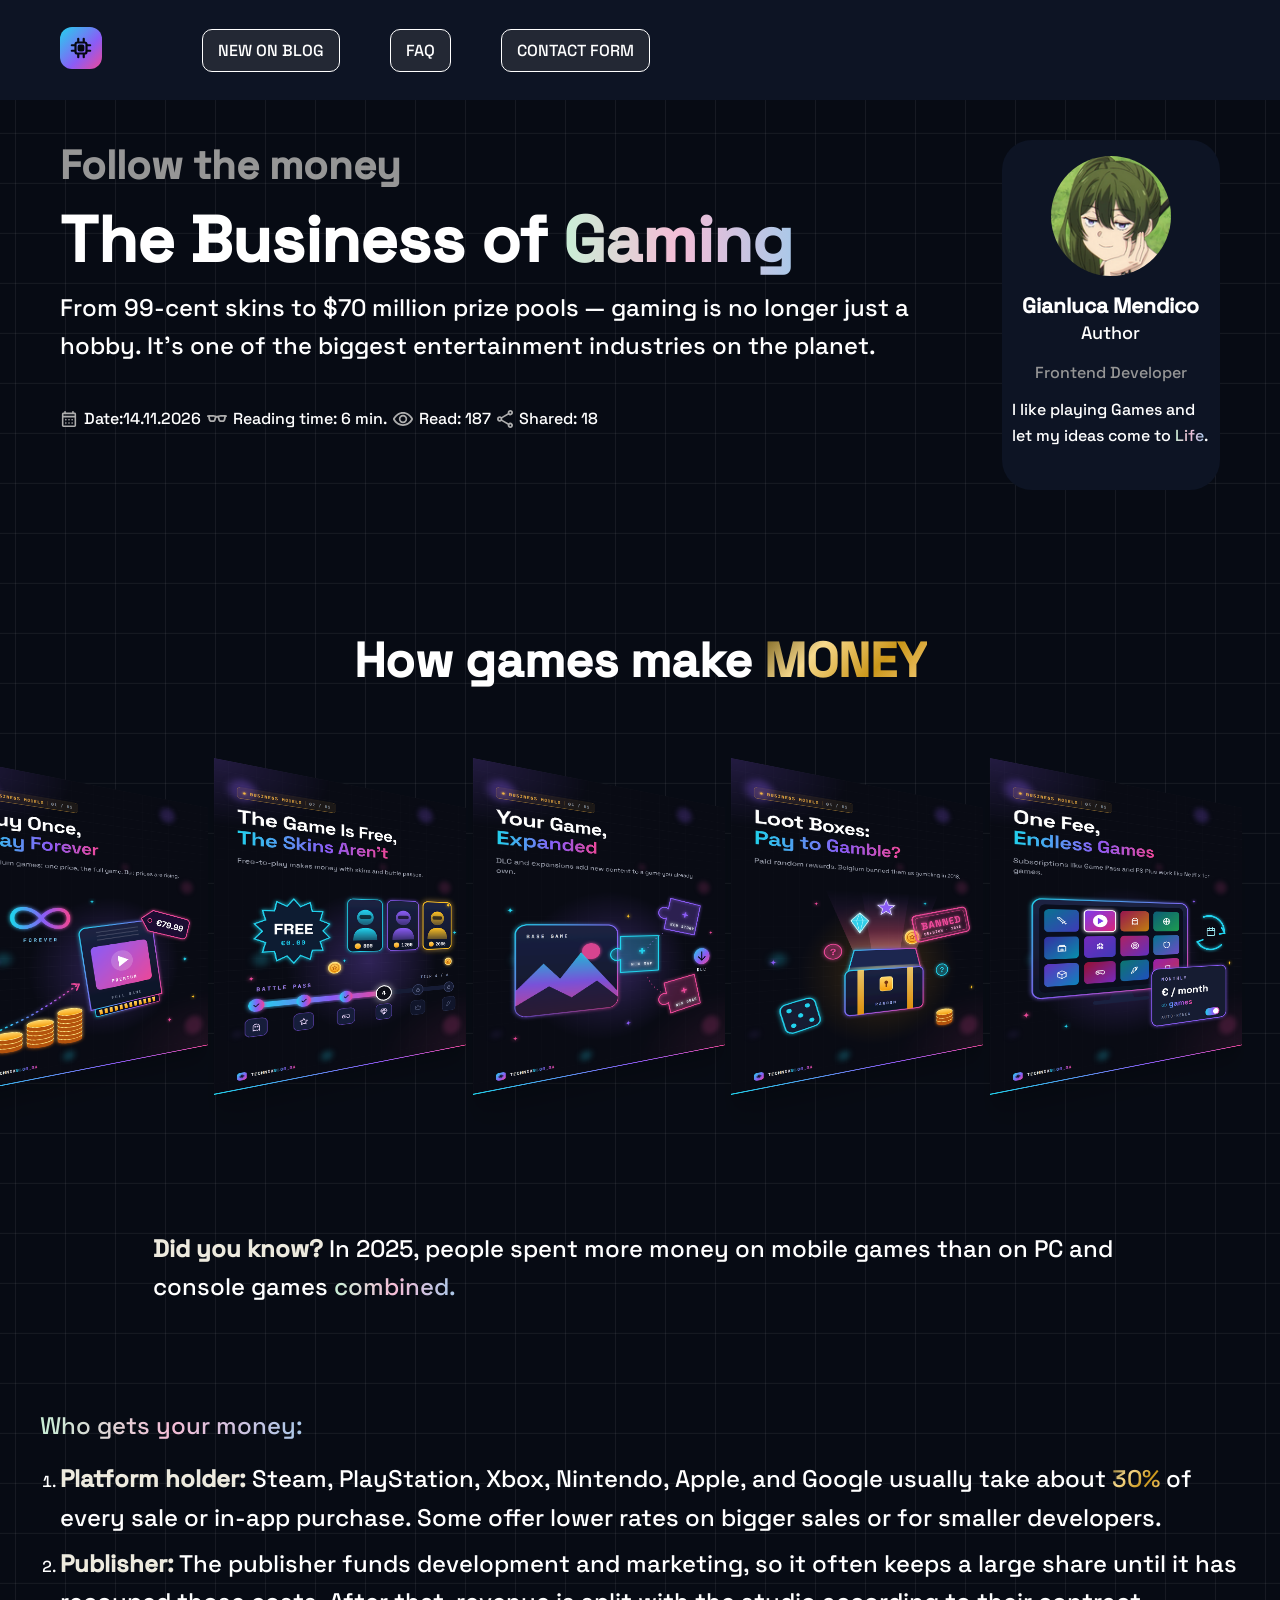
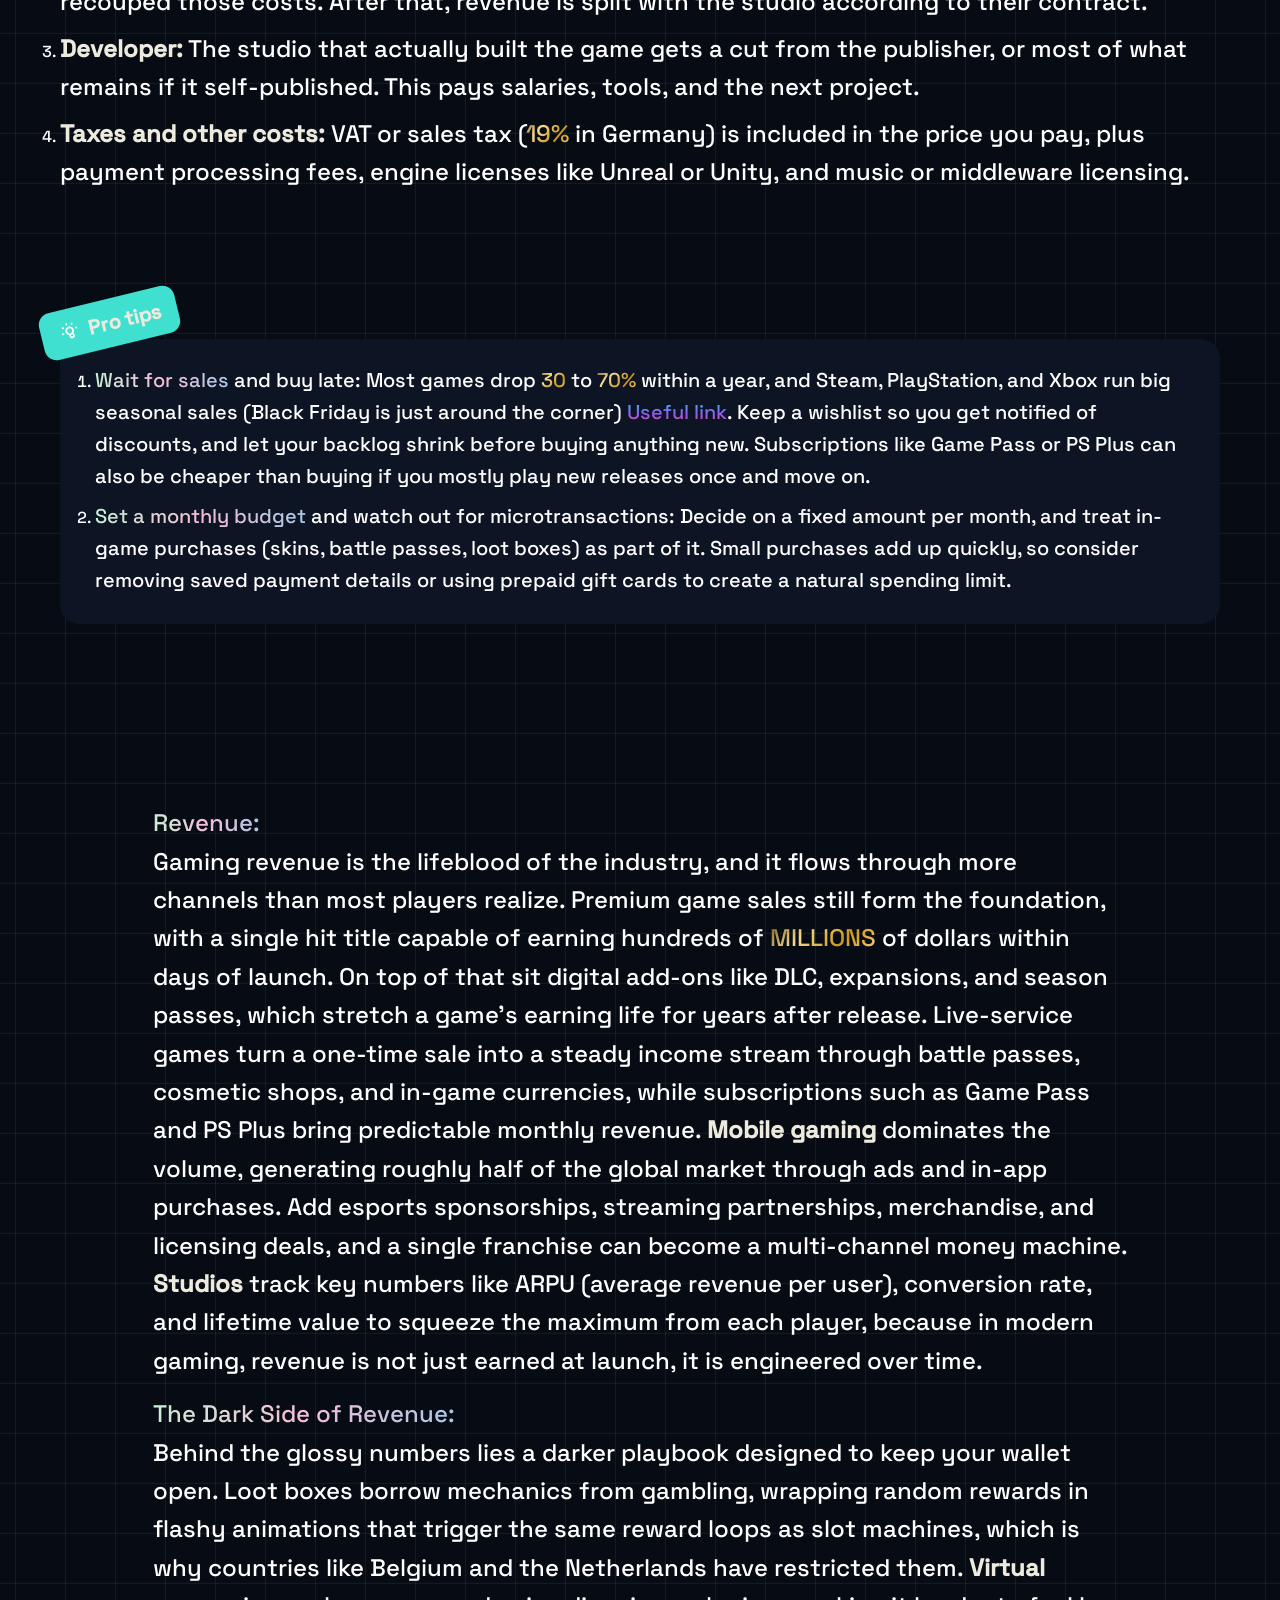
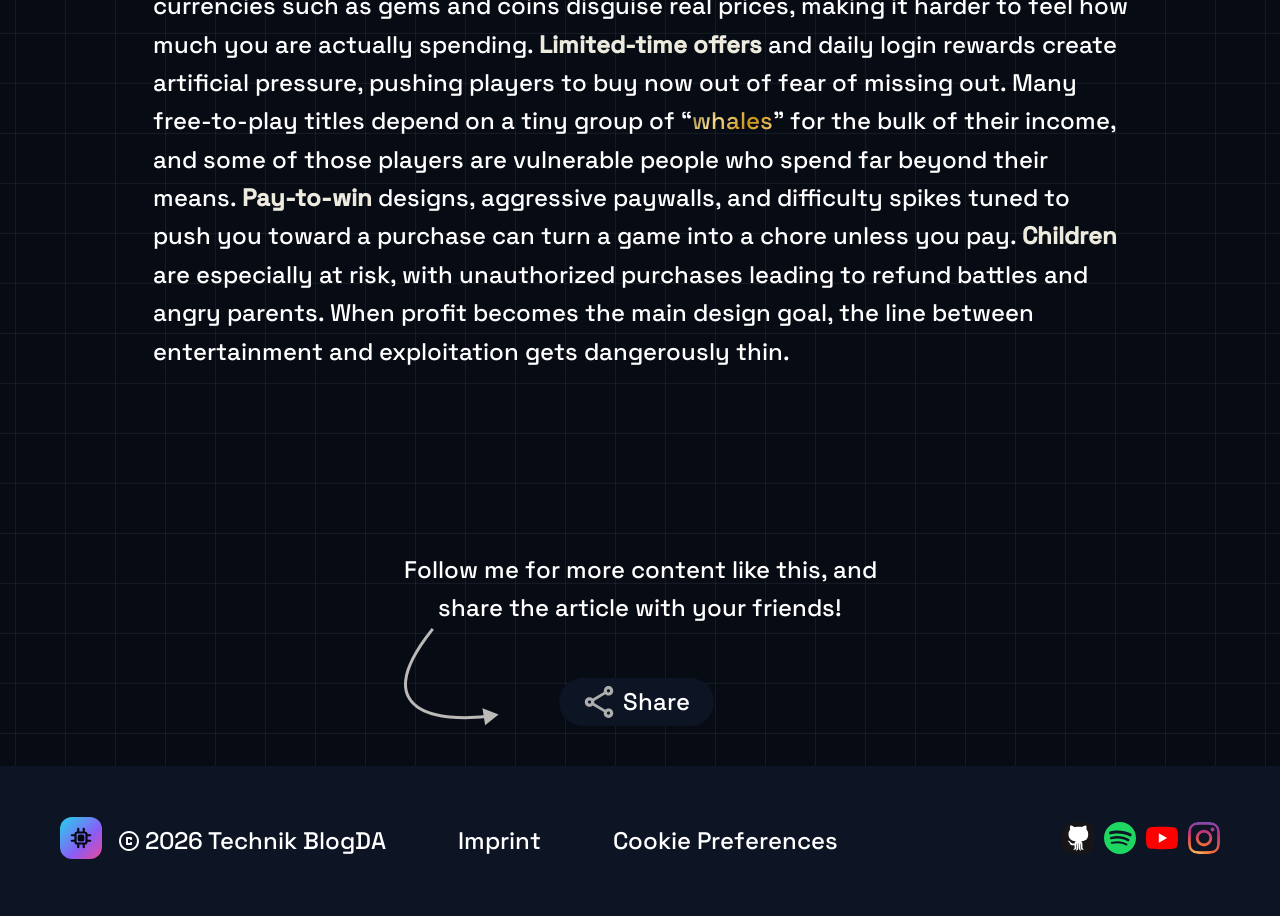
==== commit 3a7a006a: "style: renamed page titles and changed font sizes" ====
--- a/gaming_economy_and_history.html
+++ b/gaming_economy_and_history.html
@@ -4,7 +4,7 @@
 <head>
     <meta charset="UTF-8">
     <meta name="viewport" content="width=device-width, initial-scale=1.0">
-    <title>TechnikBlogDA</title>
+    <title>TechnikBlogDA: Economy of Gaming Industry</title>
     <link rel="icon" href="./assets/svg/logo.svg">
     <link rel="stylesheet" href="./styles/background.css">
     <link rel="stylesheet" href="./styles/fonts.css">
@@ -12,6 +12,7 @@
     <link rel="stylesheet" href="./styles/nav.css">
     <link rel="stylesheet" href="./styles/standart.css">
     <link rel="stylesheet" href="./styles/footer.css">
+    <link rel="stylesheet" href="./styles/mediascreen.css">
     <link rel="stylesheet" href="./styles/geah.css">
 </head>
 
--- a/styles/standart.css
+++ b/styles/standart.css
@@ -11,6 +11,14 @@
     cursor: crosshair;
 }
 
-h1{font-size: 60px;}
-h2{font-size: 52px;}
-p{font-size: 24px;}+h1 {
+    font-size: 64px;
+}
+
+h2 {
+    font-size: 48px;
+}
+
+p {
+    font-size: 24px;
+}
--- a/styles/geah.css
+++ b/styles/geah.css
@@ -733,10 +733,6 @@
         gap: 15px;
     }
 
-    .slider-b-header h2 {
-        font-size: 2.5rem;
-    }
-
     .section-tips {
         padding: 40px 40px;
     }
@@ -785,12 +781,12 @@
         width: 100%;
     }
 
-    .slider-b-header h2 {
+    .slider-b-header h2 ,.section-list>p , .headline-info-maintext h2{
         font-size: 2rem;
     }
 
-    .section-list>p {
-        font-size: 2rem;
+    .headline-info-maintext h1 {
+        font-size: 2.5rem;
     }
 
     .slider-b-header {
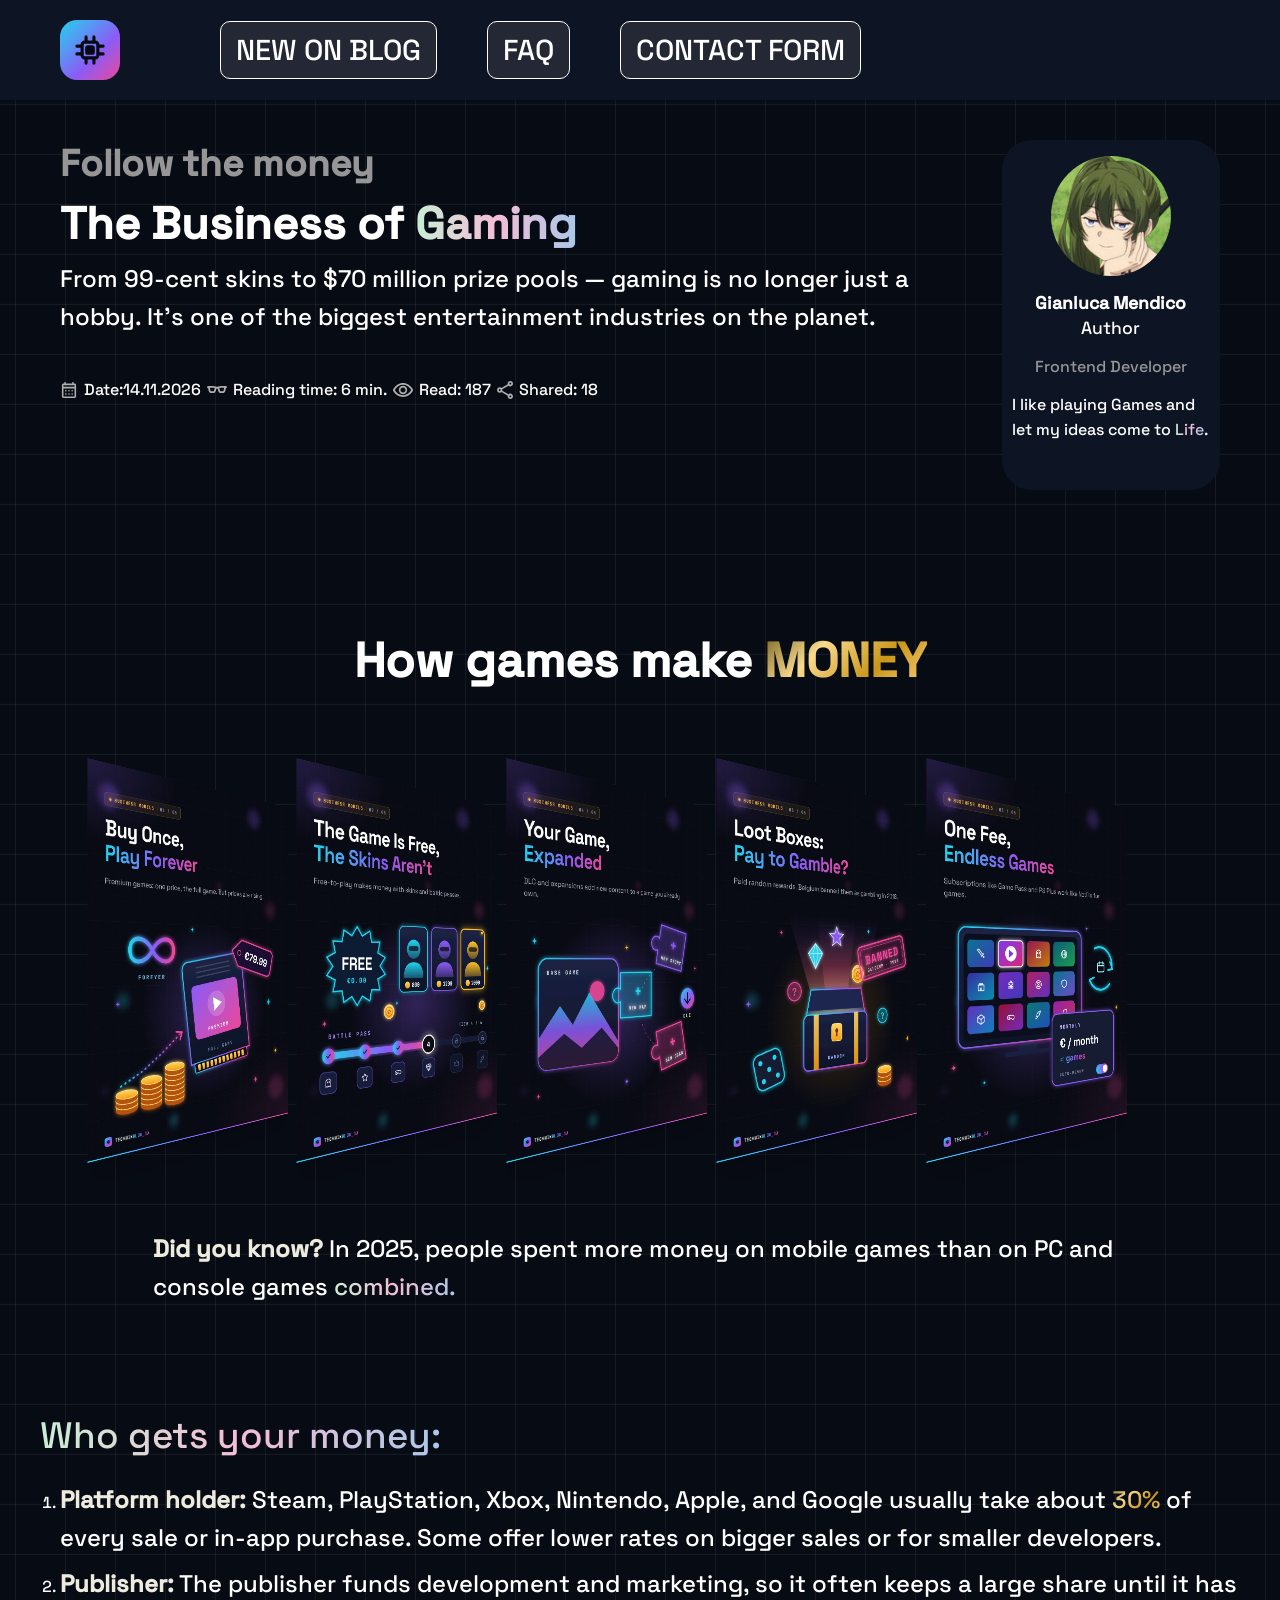
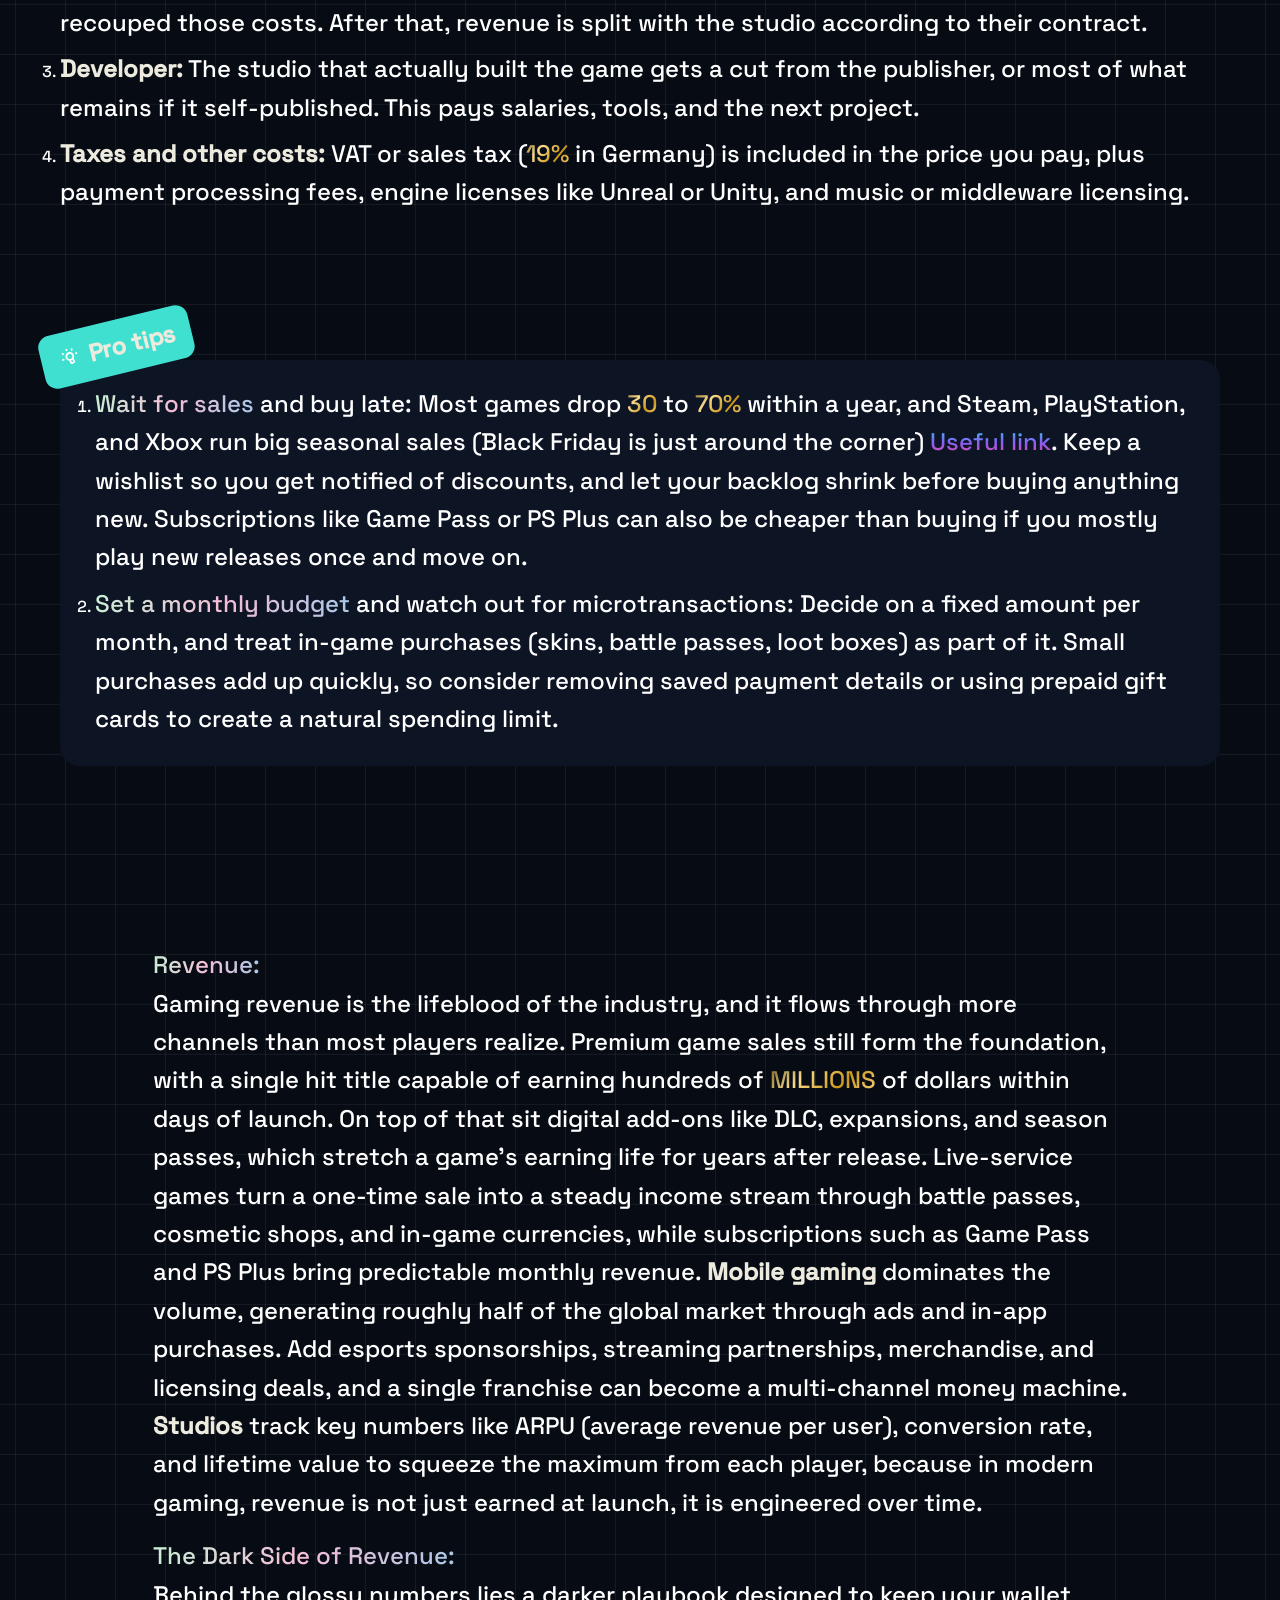
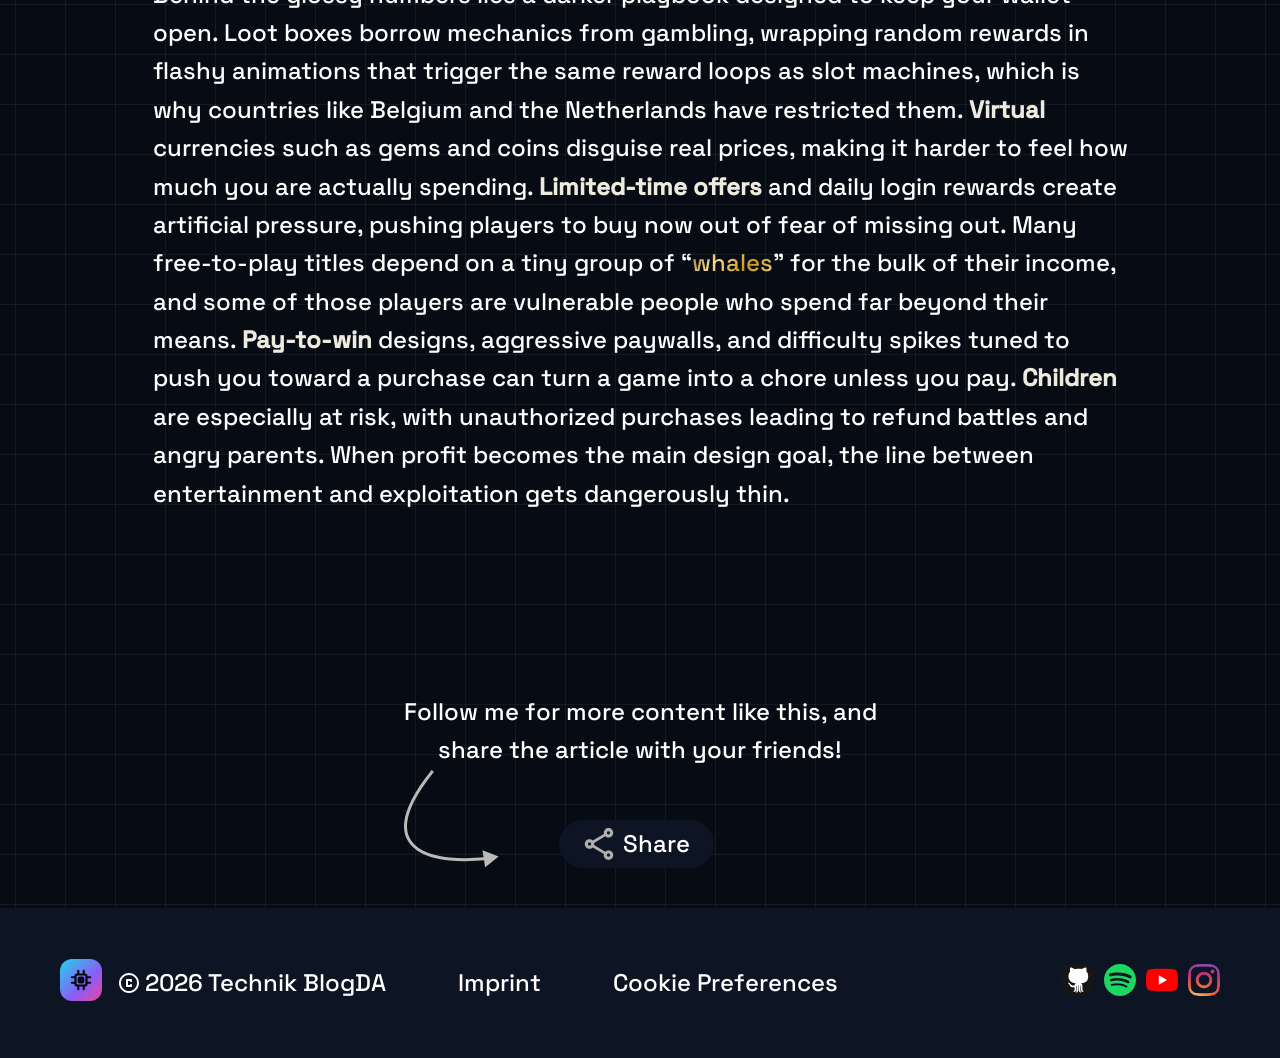
==== commit 8f432507: "style: changed all .png -> .jpg. every html and css file have now all converted pictures in code" ====
--- a/gaming_economy_and_history.html
+++ b/gaming_economy_and_history.html
@@ -12,7 +12,6 @@
     <link rel="stylesheet" href="./styles/nav.css">
     <link rel="stylesheet" href="./styles/standart.css">
     <link rel="stylesheet" href="./styles/footer.css">
-    <link rel="stylesheet" href="./styles/mediascreen.css">
     <link rel="stylesheet" href="./styles/geah.css">
 </head>
 
@@ -64,7 +63,7 @@
                 </div>
             </div>
             <div class="headline-author">
-                <img src="./assets/pictures/kindershoki-avatar-128.png" alt="profilepic">
+                <img src="./assets/pictures/kindershoki-avatar-128.jpg" alt="profilepic">
                 <div class="headline-author-text">
                     <div class="headline-author-text-headline">
                         <h3>Gianluca Mendico</h3>
@@ -79,19 +78,19 @@
             <h2>How games make <span class="colorwave-gold">MONEY</span></h2>
             <div class="slider-a-header">
                 <div class="slider-a-element">
-                    <img src="./assets/pictures/geah/buy-once.png" alt="premium">
-                </div>
-                <div class="slider-a-element">
-                    <img src="./assets/pictures/geah/game-is-free.png" alt="freegame">
-                </div>
-                <div class="slider-a-element">
-                    <img src="./assets/pictures/geah/youre-game-expanded.png" alt="dlc">
-                </div>
-                <div class="slider-a-element">
-                    <img src="./assets/pictures/geah/lootboxes.png" alt="lootboxes">
-                </div>
-                <div class="slider-a-element">
-                    <img src="./assets/pictures/geah/one-fee.png" alt="one-fee">
+                    <img src="./assets/pictures/geah/buy-once.jpg" alt="premium">
+                </div>
+                <div class="slider-a-element">
+                    <img src="./assets/pictures/geah/game-is-free.jpg" alt="freegame">
+                </div>
+                <div class="slider-a-element">
+                    <img src="./assets/pictures/geah/youre-game-expanded.jpg" alt="dlc">
+                </div>
+                <div class="slider-a-element">
+                    <img src="./assets/pictures/geah/lootboxes.jpg" alt="lootboxes">
+                </div>
+                <div class="slider-a-element">
+                    <img src="./assets/pictures/geah/one-fee.jpg" alt="one-fee">
                 </div>
             </div>
         </section>
@@ -107,19 +106,19 @@
 
             <div class="slider-b-wrapper">
                 <div class="slider-b-element element-one">
-                    <img src="./assets/pictures/geah/buy-once.png" alt="premium">
+                    <img src="./assets/pictures/geah/buy-once.jpg" alt="premium">
                 </div>
                 <div class="slider-b-element element-two">
-                    <img src="./assets/pictures/geah/game-is-free.png" alt="freegame">
+                    <img src="./assets/pictures/geah/game-is-free.jpg" alt="freegame">
                 </div>
                 <div class="slider-b-element element-three">
-                    <img src="./assets/pictures/geah/youre-game-expanded.png" alt="dlc">
+                    <img src="./assets/pictures/geah/youre-game-expanded.jpg" alt="dlc">
                 </div>
                 <div class="slider-b-element element-four">
-                    <img src="./assets/pictures/geah/lootboxes.png" alt="lootboxes">
+                    <img src="./assets/pictures/geah/lootboxes.jpg" alt="lootboxes">
                 </div>
                 <div class="slider-b-element element-five">
-                    <img src="./assets/pictures/geah/one-fee.png" alt="one-fee">
+                    <img src="./assets/pictures/geah/one-fee.jpg" alt="one-fee">
                 </div>
             </div>
         </section>
--- a/styles/nav.css
+++ b/styles/nav.css
@@ -16,6 +16,12 @@
     gap: 100px;
 }
 
+.nav_icon a:first-child img {
+    width: 60px;
+    display: flex;
+    justify-self: center;
+}
+
 nav {
     display: flex;
     gap: 50px;
@@ -29,11 +35,14 @@
     border: 1px solid var(--main-font-white);
     border-radius: 10px;
     max-width: 100%;
+    font-size: 1.8rem;
+
     justify-content: center;
     color: #ffffff;
     position: relative;
     display: inline-block;
 }
+
 nav a::after,
 nav a::before {
     content: '';
@@ -63,4 +72,16 @@
     display: flex;
     align-items: center;
     gap: 20px;
+}
+
+@media screen and (min-width:930px) and (max-width:1439px) {
+    nav a {
+        font-size: 1.8rem;
+    }
+}
+
+@media screen and (max-width:929px) {
+    nav a {
+        font-size: 1.6rem;
+    }
 }
--- a/styles/geah.css
+++ b/styles/geah.css
@@ -88,10 +88,6 @@
     gap: 6px;
 }
 
-.quickinfo p {
-    font-size: 16px;
-}
-
 .headline-info-quickinfo-date img {
     height: 16px;
     width: 18px;
@@ -115,8 +111,6 @@
 .headline-author {
     width: 270px;
     height: 350px;
-
-    font-size: 18px;
 
     background-color: var(--overlay-color-overlayblack);
 
@@ -154,12 +148,10 @@
 }
 
 .headline-author-text p {
-    font-size: 16px;
     padding: 0px 10px;
 }
 
 .headline-author-text-headline p {
-    font-size: 18px;
     align-self: center;
 }
 
@@ -186,6 +178,7 @@
     display: flex;
     flex-direction: row;
     gap: 12px;
+    width: 90%;
 }
 
 .slider-a-element {
@@ -248,10 +241,6 @@
     transform: rotate(-13.67deg);
 }
 
-.section-tips>div p {
-    font-size: 20px;
-}
-
 .section-tips>div img {
     width: 24px;
     height: 24px;
@@ -354,6 +343,37 @@
 
 }
 
+.section-list>p,
+.slider-b-header h2,
+.headline-info-maintext h2 {
+    font-size: 2.5rem;
+}
+
+.headline-info-maintext h1 {
+    font-size: 4rem;
+}
+
+.section-main-text p,
+.section-tips li p,
+.section-list-ol p,
+.section-additional-text p,
+.section-share p,
+.section-footer p {
+    font-size: 1.6rem;
+}
+
+.headline-info-maintext p {
+    font-size: 2rem;
+}
+
+.quickinfo p , .headline-author-text p{
+    font-size: 1rem;
+}
+
+.headline-author-text-headline p , h3{
+    font-size: 1.1rem;
+}
+
 @media screen and (min-width: 1440px) {
     .landing-nav {
         padding: 0px max(160px, calc(50% - 720px));
@@ -391,6 +411,26 @@
         max-width: 65ch;
     }
 
+    .section-list>p,
+    .slider-b-header h2,
+    .headline-info-maintext h2 {
+        font-size: 2.3rem;
+    }
+
+    .headline-info-maintext h1 {
+        font-size: 2.8rem;
+    }
+
+    .headline-info-maintext p,
+    .section-main-text p,
+    .section-tips li p,
+    .section-list-ol p,
+    .section-additional-text p,
+    .section-share p,
+    .section-footer p {
+        font-size: 1.5rem;
+    }
+
     .section-share {
         padding: 40px 60px;
     }
@@ -401,6 +441,11 @@
 
     .slider-a {
         height: 500px;
+        width: 90%;
+    }
+
+    .slider-a-element {
+        height: 100%;
     }
 
     .section-footer {
@@ -436,6 +481,26 @@
         max-width: 65ch;
     }
 
+    .section-list>p,
+    .slider-b-header h2,
+    .headline-info-maintext h2 {
+        font-size: 2.3rem;
+    }
+
+    .headline-info-maintext h1 {
+        font-size: 2.8rem;
+    }
+
+    .headline-info-maintext p,
+    .section-main-text p,
+    .section-tips li p,
+    .section-list-ol p,
+    .section-additional-text p,
+    .section-share p,
+    .section-footer p {
+        font-size: 1.5rem;
+    }
+
     .section-share {
         padding: 40px 60px;
     }
@@ -447,6 +512,11 @@
     .slider-a {
         height: 250px;
         margin-bottom: 100px;
+        width: 90%;
+    }
+
+    .slider-a-element {
+        height: 100%;
     }
 
     .section-footer {
@@ -516,7 +586,7 @@
     }
 
     .footer-text {
-        gap: 5px;
+        gap: 2px;
         flex-direction: column;
 
         text-align: left;
@@ -599,6 +669,27 @@
         max-width: 65ch;
     }
 
+    .section-list>p,
+    .slider-b-header h2,
+    .headline-author-text h3,
+    .headline-info-maintext h2 {
+        font-size: 2.2rem;
+    }
+
+    .headline-info-maintext h1 {
+        font-size: 2.7rem;
+    }
+
+    .headline-info-maintext p,
+    .section-main-text p,
+    .section-tips li p,
+    .section-list-ol p,
+    .section-additional-text p,
+    .section-share p,
+    .section-footer p {
+        font-size: 1.4rem;
+    }
+
     .section-share {
         padding: 40px 60px;
     }
@@ -781,12 +872,25 @@
         width: 100%;
     }
 
-    .slider-b-header h2 ,.section-list>p , .headline-info-maintext h2{
+    .section-list>p,
+    .slider-b-header h2,
+    .headline-author-text h3,
+    .headline-info-maintext h2 {
         font-size: 2rem;
     }
 
     .headline-info-maintext h1 {
         font-size: 2.5rem;
+    }
+
+    .headline-info-maintext p,
+    .section-main-text p,
+    .section-tips li p,
+    .section-list-ol p,
+    .section-additional-text p,
+    .section-share p,
+    .section-footer p {
+        font-size: 1.2rem;
     }
 
     .slider-b-header {
@@ -907,11 +1011,11 @@
         width: 100%;
     }
 
-    .section-headline p,
+    .headline-info-maintext p,
     .section-headline h2,
     .section-main-text p,
     .section-list p,
-    .section-tips p,
+    .section-tips li p,
     .section-additional-text p,
     .section-share p,
     .slider-b-header h2,
@@ -919,6 +1023,12 @@
         font-size: 1.1rem;
     }
 
+    .section-list>p,
+    .slider-b-header h2,
+    .headline-author-text h3 {
+        font-size: 1.2rem;
+    }
+
     .section-headline h1 {
         font-size: 2rem;
     }
@@ -981,11 +1091,6 @@
 
     .slider-b-header {
         display: block;
-    }
-
-    .section-list>p,
-    .slider-b-header h2 {
-        font-size: 1.2rem;
     }
 
     .section-share-arrow-two img {
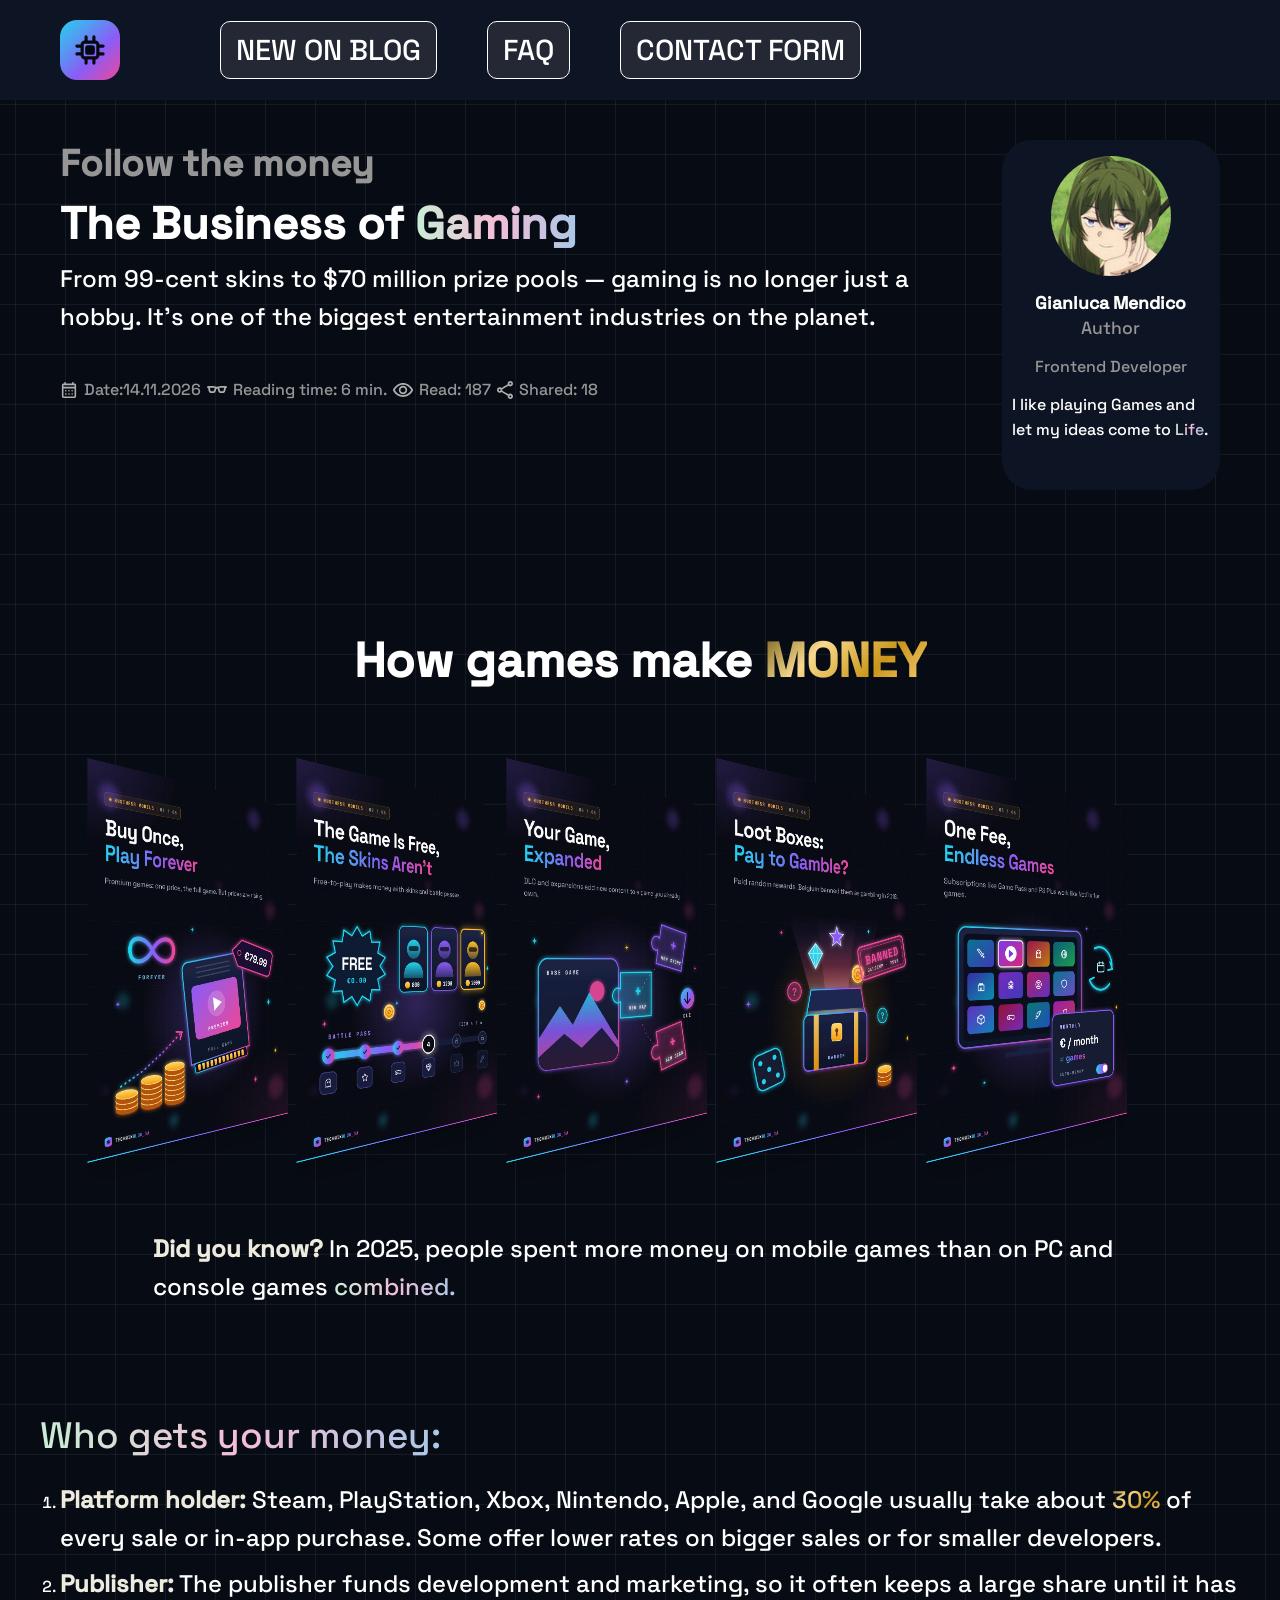
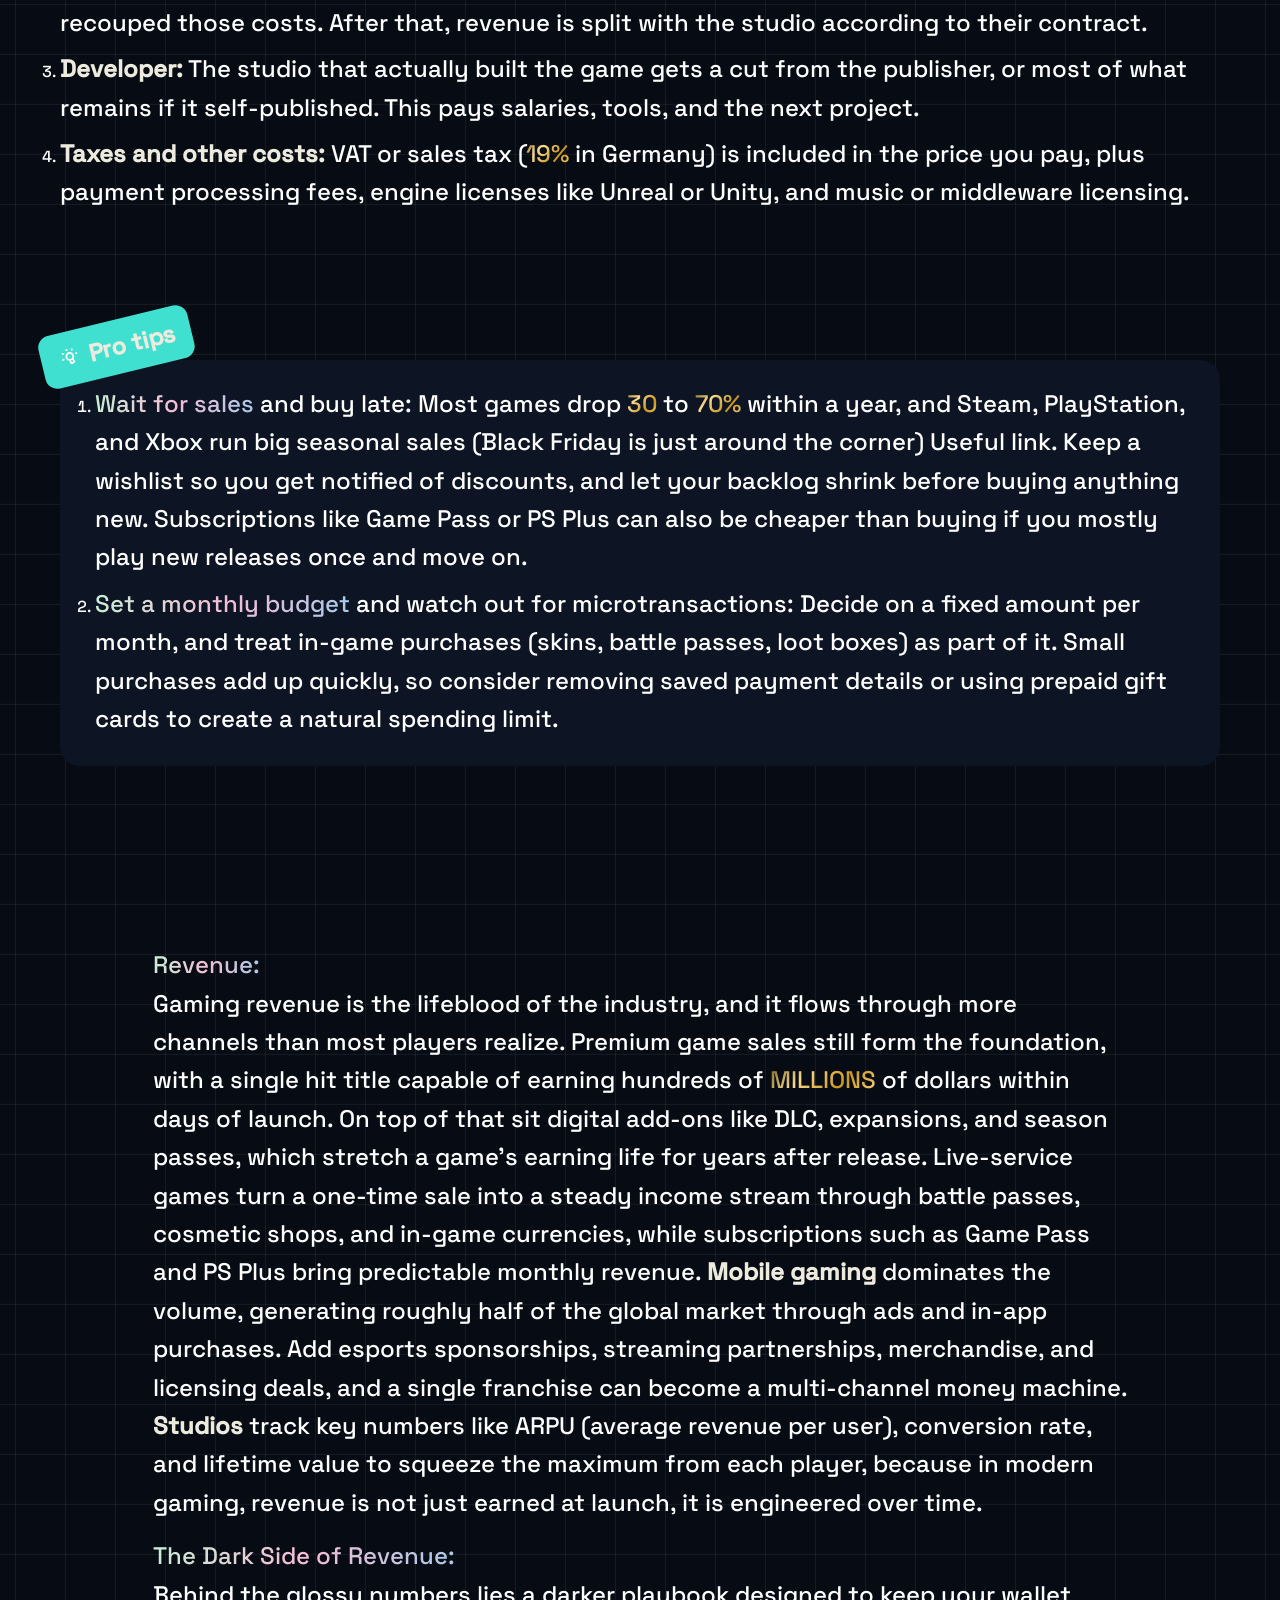
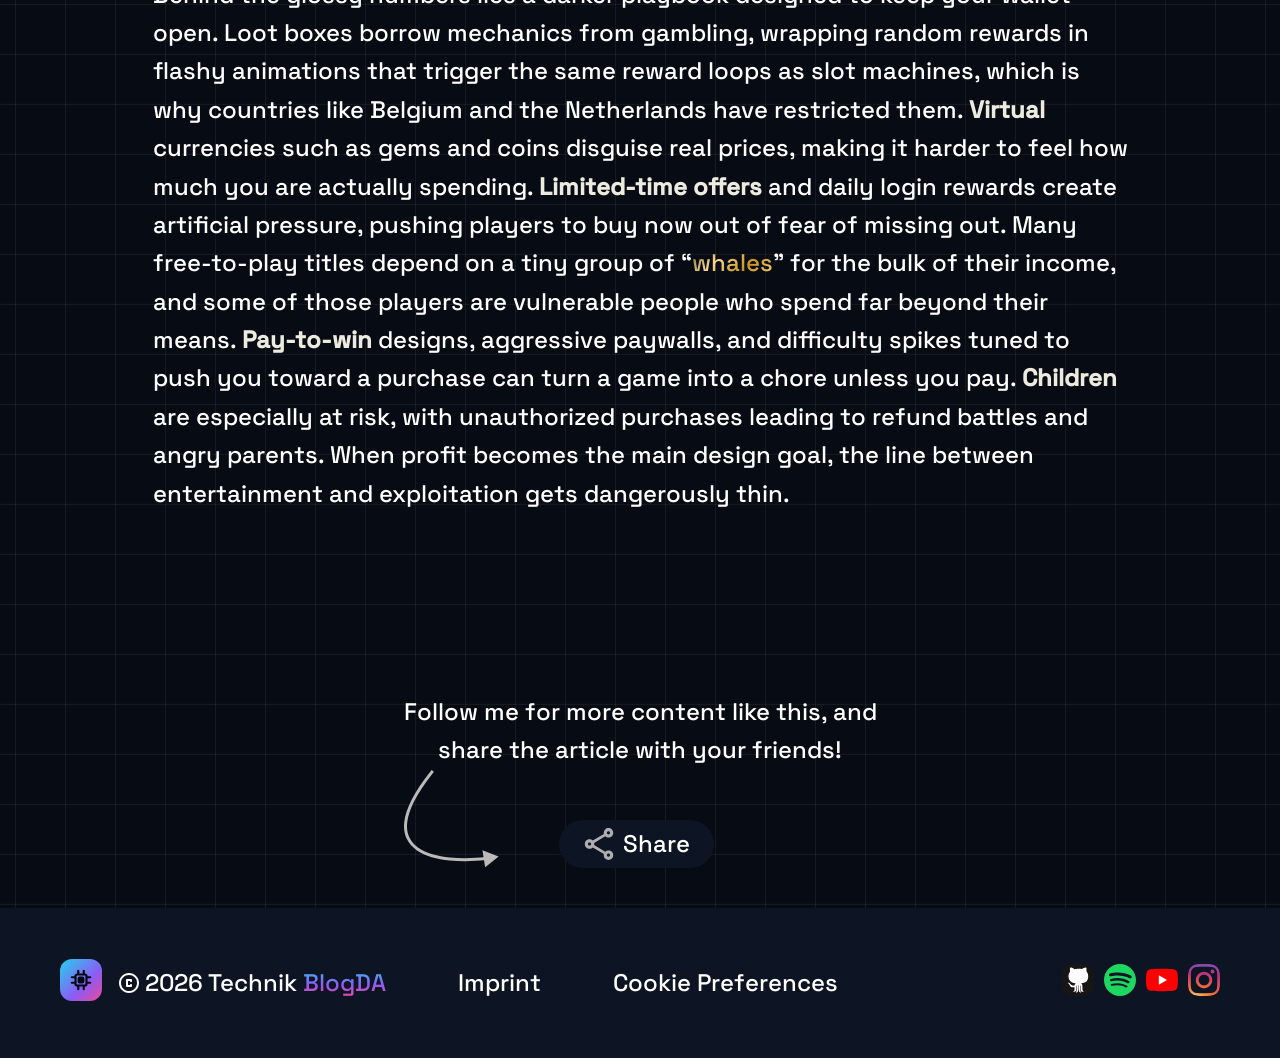
==== commit 0160976a: "refactor: changed padding and colors" ====
--- a/gaming_economy_and_history.html
+++ b/gaming_economy_and_history.html
@@ -242,7 +242,7 @@
                     <img src="./assets/svg/copyright.svg" alt="copyright">
                 </div>
                 <p>
-                    <span class="text-responsive">2026</span> Technik <span class="--colorwave">BlogDA</span>
+                    <span class="text-responsive">2026</span> Technik <span class="colorwave">BlogDA</span>
                 </p>
             </div>
             <p>
--- a/styles/geah.css
+++ b/styles/geah.css
@@ -27,7 +27,7 @@
 }
 
 
-.colorwave-standart {
+.colorwave {
     background-image: linear-gradient(to bottom, var(--colorwave));
     background-clip: text;
     color: transparent;
@@ -86,6 +86,10 @@
     align-items: center;
 
     gap: 6px;
+}
+
+.quickinfo p{
+    color: var(--secondary-font-greywhite);
 }
 
 .headline-info-quickinfo-date img {
@@ -153,6 +157,8 @@
 
 .headline-author-text-headline p {
     align-self: center;
+
+    color: var(--secondary-font-greywhite);
 }
 
 
@@ -358,7 +364,8 @@
 .section-list-ol p,
 .section-additional-text p,
 .section-share p,
-.section-footer p {
+.section-footer p,
+.section-tips p {
     font-size: 1.6rem;
 }
 
@@ -427,7 +434,8 @@
     .section-list-ol p,
     .section-additional-text p,
     .section-share p,
-    .section-footer p {
+    .section-footer p,
+    .section-tips p {
         font-size: 1.5rem;
     }
 
@@ -497,7 +505,8 @@
     .section-list-ol p,
     .section-additional-text p,
     .section-share p,
-    .section-footer p {
+    .section-footer p,
+    .section-tips p {
         font-size: 1.5rem;
     }
 
@@ -548,7 +557,7 @@
 
 @media screen and (min-width:769px) and (max-width:900px) {
     .section-footer {
-        padding: 0px 60px;
+        padding: 0px 50px;
         align-items: end;
 
         height: 130px;
@@ -556,7 +565,7 @@
     }
 
     .landing-nav {
-        padding: 50px 60px;
+        padding: 50px 50px;
         gap: 0px;
 
         width: 100%;
@@ -643,7 +652,7 @@
     }
 
     .section-headline {
-        padding: 40px 60px;
+        padding: 40px 50px;
 
         flex-direction: column;
         align-items: center;
@@ -651,7 +660,7 @@
     }
 
     .section-tips {
-        padding: 40px 60px;
+        padding: 40px 50px;
     }
 
     .section-tips ol {
@@ -660,7 +669,7 @@
     }
 
     .section-additional-text {
-        padding: 40px 60px;
+        padding: 40px 50px;
     }
 
     .section-additional-text p,
@@ -686,12 +695,13 @@
     .section-list-ol p,
     .section-additional-text p,
     .section-share p,
-    .section-footer p {
+    .section-footer p,
+    .section-tips p {
         font-size: 1.4rem;
     }
 
     .section-share {
-        padding: 40px 60px;
+        padding: 40px 50px;
     }
 
     main {
@@ -699,12 +709,12 @@
     }
 
     .section-list {
-        padding: 40px 60px;
+        padding: 40px 50px;
         align-items: center;
     }
 
     .section-main-text {
-        padding: 0px 60px;
+        padding: 0px 50px;
     }
 
     .headline-info {
@@ -727,13 +737,6 @@
 
         height: 130px;
         padding-bottom: 15px;
-    }
-
-    .landing-nav {
-        padding: 50px 60px;
-        gap: 0px;
-
-        width: 100%;
     }
 
     .navigation a {
@@ -889,12 +892,18 @@
     .section-list-ol p,
     .section-additional-text p,
     .section-share p,
-    .section-footer p {
+    .section-footer p,
+    .section-tips p {
         font-size: 1.2rem;
     }
 
     .slider-b-header {
         display: block;
+    }
+
+    .landing-nav {
+        width:  100%;
+        gap: 0px;
     }
 
 }
@@ -906,13 +915,6 @@
 
         height: 130px;
         padding-bottom: 15px;
-    }
-
-    .landing-nav {
-        padding: 50px 60px;
-        gap: 0px;
-
-        width: 100%;
     }
 
     .navigation a {
@@ -1019,7 +1021,8 @@
     .section-additional-text p,
     .section-share p,
     .slider-b-header h2,
-    .section-list>p {
+    .section-list>p,
+    .section-tips p {
         font-size: 1.1rem;
     }
 
@@ -1047,7 +1050,7 @@
     }
 
     .section-additional-text {
-        padding: 40px 20px;
+        padding: 40px 10px;
     }
 
     .section-additional-text p,
@@ -1095,6 +1098,11 @@
 
     .section-share-arrow-two img {
         width: 62px;
+    }
+
+    .landing-nav {
+        width:  100%;
+        gap: 0px;
     }
 
 }
